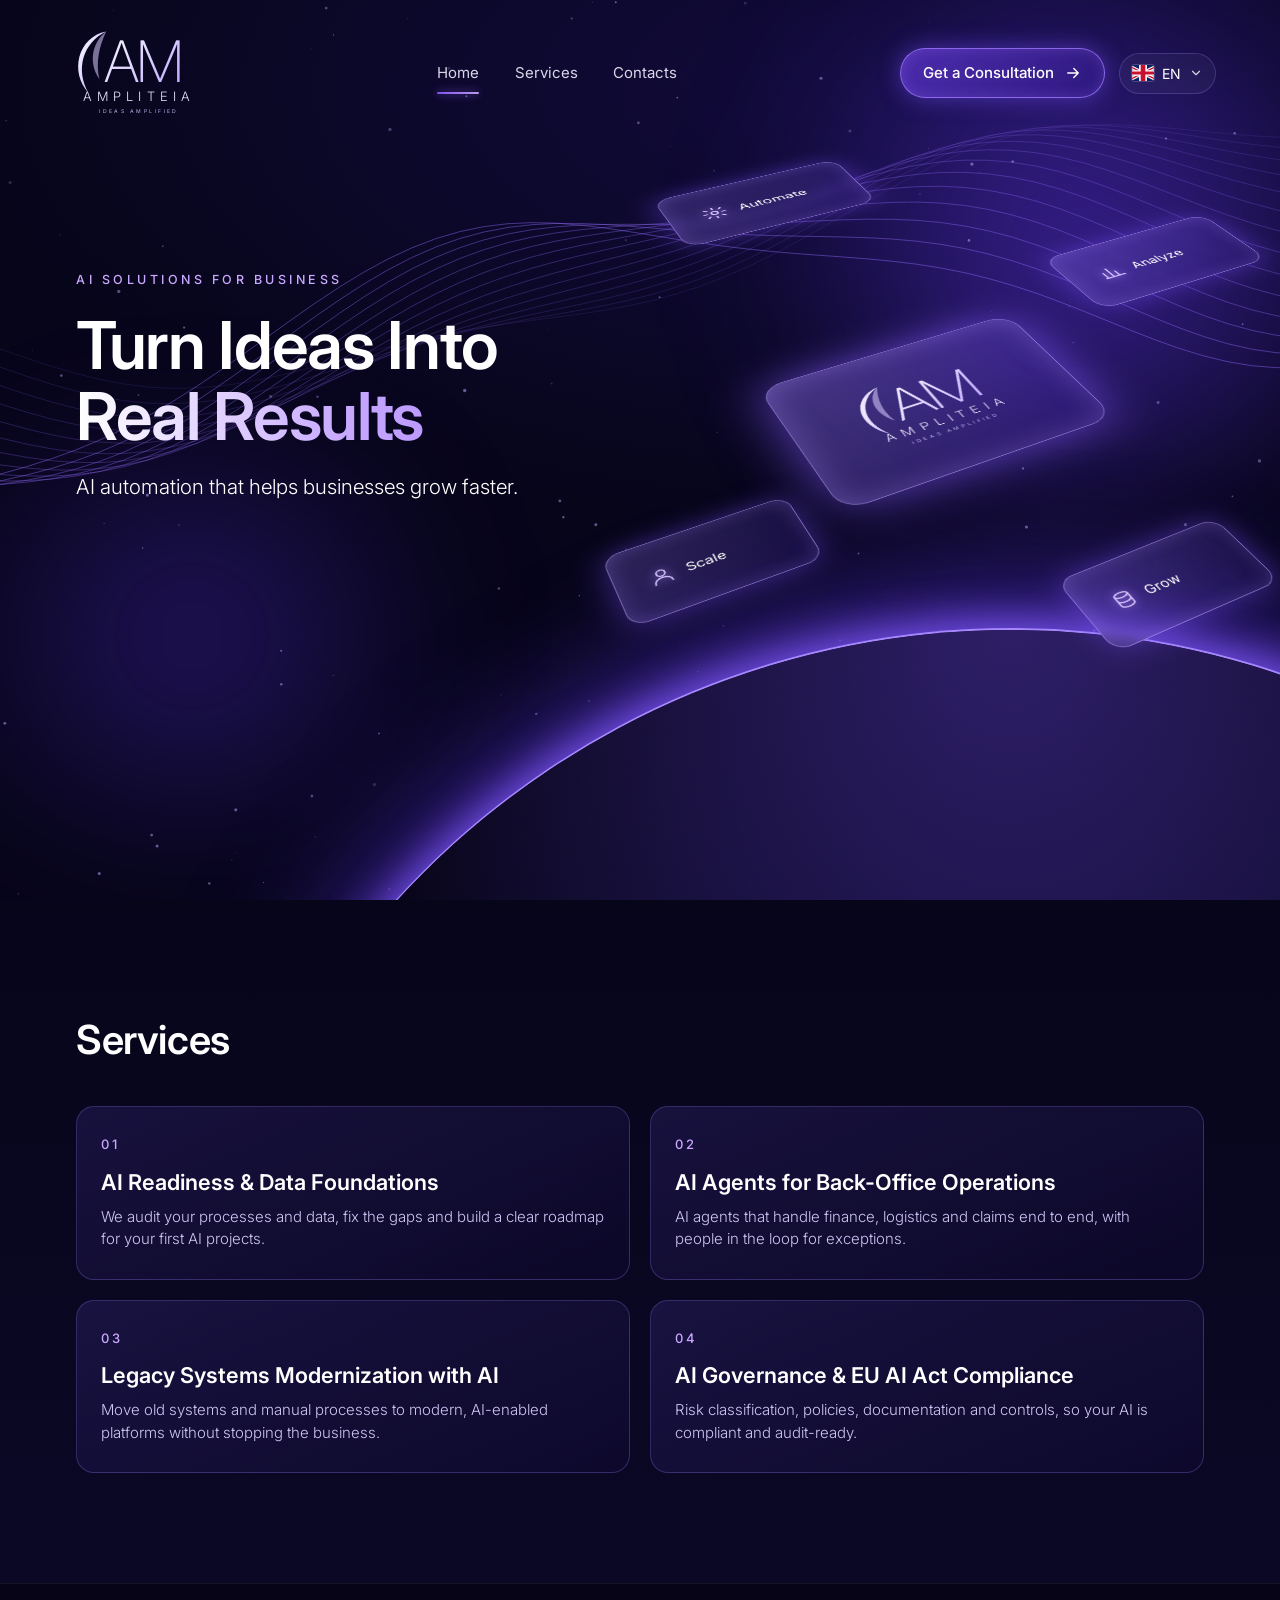
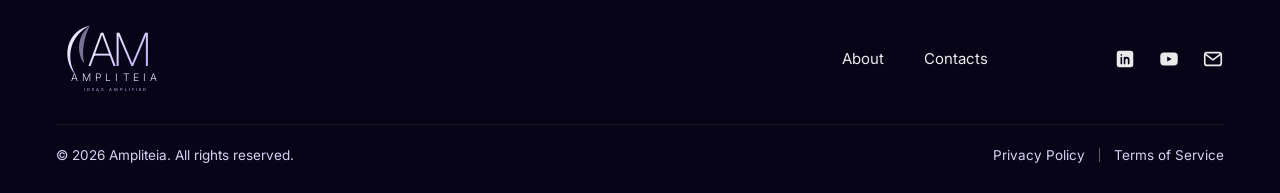
==== index.html @ 52665f60 "Replace Services cards with Ampliteia's four service areas AI readiness & data foundations, AI agent" ====
<!doctype html>
<html lang="en">
<head>
  <meta charset="utf-8">
  <meta name="viewport" content="width=device-width, initial-scale=1">
  <title>Ampliteia — Ideas Amplified</title>
  <meta name="description" content="AI automation that helps businesses grow faster.">
  <link rel="preconnect" href="https://fonts.googleapis.com">
  <link rel="preconnect" href="https://fonts.gstatic.com" crossorigin>
  <link href="https://fonts.googleapis.com/css2?family=Inter:wght@300;400;500;600;700&family=Noto+Sans+Armenian:wght@300;400;500;600;700&display=swap" rel="stylesheet">
  <link rel="stylesheet" href="styles.css">
</head>
<body>

<!-- Logo symbol (reused in header, hero card and footer) -->
<svg width="0" height="0" style="position:absolute" aria-hidden="true">
  <defs>
    <linearGradient id="logoGrad" x1="0" y1="0" x2="1" y2="1">
      <stop offset="0" stop-color="#ffffff"/>
      <stop offset="1" stop-color="#b9a2ff"/>
    </linearGradient>
    <symbol id="logo" viewBox="0 0 220 150">
      <path d="M62 14 C20 22 8 74 36 104 C16 70 28 30 62 14 Z" fill="url(#logoGrad)"/>
      <path d="M62 14 C40 30 36 62 52 84 C46 60 52 34 62 14 Z" fill="#d9ccff" opacity=".55"/>
      <text x="58" y="88" font-family="Inter, sans-serif" font-weight="200" font-size="84" fill="url(#logoGrad)" letter-spacing="-4">AM</text>
      <text x="110" y="116" text-anchor="middle" font-family="Inter, sans-serif" font-weight="300" font-size="19" fill="#e9e2ff" letter-spacing="7.5">AMPLITEIA</text>
      <text x="110" y="134" text-anchor="middle" font-family="Inter, sans-serif" font-weight="400" font-size="7.5" fill="#bfb3ee" letter-spacing="3.6">IDEAS AMPLIFIED</text>
    </symbol>
  </defs>
</svg>

<header class="site-header" id="top">
  <a class="brand" href="#top" aria-label="Ampliteia">
    <svg viewBox="0 0 220 150"><use href="#logo"/></svg>
  </a>

  <nav class="main-nav" aria-label="Main">
    <a href="#top" class="active" data-i18n="nav.home">Home</a>
    <a href="#services" data-i18n="nav.services">Services</a>
    <a href="#contacts" data-i18n="nav.contacts">Contacts</a>
  </nav>

  <div class="header-actions">
    <a class="btn-cta" href="#contacts">
      <span data-i18n="cta">Get a Consultation</span>
      <svg viewBox="0 0 24 24" aria-hidden="true"><path d="M5 12h14M13 6l6 6-6 6" fill="none" stroke="currentColor" stroke-width="1.8" stroke-linecap="round" stroke-linejoin="round"/></svg>
    </a>

    <div class="lang" id="lang">
      <button class="lang-btn" id="langBtn" aria-haspopup="listbox" aria-expanded="false" aria-label="Language">
        <img id="langFlag" src="assets/flags/en.svg" alt="" width="22" height="16">
        <span id="langCode">EN</span>
        <svg class="chev" viewBox="0 0 24 24" aria-hidden="true"><path d="M6 9l6 6 6-6" fill="none" stroke="currentColor" stroke-width="2" stroke-linecap="round" stroke-linejoin="round"/></svg>
      </button>
      <ul class="lang-menu" id="langMenu" role="listbox" hidden>
        <li role="option" data-lang="ru"><img src="assets/flags/ru.svg" alt="" width="22" height="16"><span>Русский</span></li>
        <li role="option" data-lang="hy"><img src="assets/flags/am.svg" alt="" width="22" height="16"><span>Հայերեն</span></li>
        <li role="option" data-lang="en"><img src="assets/flags/en.svg" alt="" width="22" height="16"><span>English</span></li>
        <li role="option" data-lang="es"><img src="assets/flags/es.svg" alt="" width="22" height="16"><span>Español</span></li>
      </ul>
    </div>
  </div>
</header>

<main>
  <section class="hero">
    <div class="bg" aria-hidden="true">
      <div class="glow glow-a"></div>
      <div class="glow glow-b"></div>
      <canvas id="fx"></canvas>
      <div class="planet"></div>
    </div>

    <div class="hero-copy">
      <p class="eyebrow" data-i18n="hero.eyebrow">AI Solutions for Business</p>
      <h1>
        <span data-i18n="hero.title1">Turn Ideas Into</span>
        <span class="grad" data-i18n="hero.title2">Real Results</span>
      </h1>
      <p class="lead" data-i18n="hero.lead">AI automation that helps businesses grow faster.</p>
    </div>

    <div class="stage" aria-hidden="true">
      <div class="tile t-automate">
        <svg viewBox="0 0 24 24"><circle cx="12" cy="12" r="3"/><path d="M12 2v3M12 19v3M4.2 4.2l2.1 2.1M17.7 17.7l2.1 2.1M2 12h3M19 12h3M4.2 19.8l2.1-2.1M17.7 6.3l2.1-2.1"/></svg>
        <span data-i18n="tile.automate">Automate</span>
      </div>
      <div class="tile t-analyze">
        <svg viewBox="0 0 24 24"><path d="M4 20V11M10 20V5M16 20v-8M22 20H2"/></svg>
        <span data-i18n="tile.analyze">Analyze</span>
      </div>
      <div class="tile t-scale">
        <svg viewBox="0 0 24 24"><circle cx="12" cy="8" r="4"/><path d="M4 21c0-4.4 3.6-7 8-7s8 2.6 8 7"/></svg>
        <span data-i18n="tile.scale">Scale</span>
      </div>
      <div class="tile t-grow">
        <svg viewBox="0 0 24 24"><ellipse cx="12" cy="6" rx="7" ry="3"/><path d="M5 6v6c0 1.7 3.1 3 7 3s7-1.3 7-3V6M5 12v6c0 1.7 3.1 3 7 3s7-1.3 7-3v-6"/></svg>
        <span data-i18n="tile.grow">Grow</span>
      </div>
      <div class="core">
        <svg viewBox="0 0 220 150"><use href="#logo"/></svg>
      </div>
    </div>
  </section>

  <section class="services" id="services">
    <h2 data-i18n="nav.services">Services</h2>
    <div class="cards">
      <article class="card">
        <h3 data-i18n="svc.t1">T1</h3>
        <p data-i18n="svc.d1">D1</p>
      </article>
      <article class="card">
        <h3 data-i18n="svc.t2">T2</h3>
        <p data-i18n="svc.d2">D2</p>
      </article>
      <article class="card">
        <h3 data-i18n="svc.t3">T3</h3>
        <p data-i18n="svc.d3">D3</p>
      </article>
      <article class="card">
        <h3 data-i18n="svc.t4">T4</h3>
        <p data-i18n="svc.d4">D4</p>
      </article>
    </div>
  </section>
</main>

<footer class="site-footer" id="contacts">
  <div class="foot-row">
    <a class="brand foot-brand" href="#top" aria-label="Ampliteia">
      <svg viewBox="0 0 220 150"><use href="#logo"/></svg>
    </a>
    <nav class="foot-nav" aria-label="Footer">
      <a href="#" data-i18n="foot.about">About</a>
      <a href="#contacts" data-i18n="nav.contacts">Contacts</a>
    </nav>
    <div class="social">
      <a href="#" aria-label="LinkedIn"><svg viewBox="0 0 24 24"><rect x="3" y="3" width="18" height="18" rx="3" fill="currentColor"/><path d="M8 10.5V17M8 7.5v.1M11.5 17v-3.6c0-1.6 1-2.9 2.5-2.9s2 1 2 2.6V17M11.5 10.5V17" stroke="#0a0820" stroke-width="1.8" stroke-linecap="round" fill="none"/></svg></a>
      <a href="#" aria-label="YouTube"><svg viewBox="0 0 24 24"><rect x="2.5" y="5" width="19" height="14" rx="4" fill="currentColor"/><path d="M10 9.2v5.6l5-2.8z" fill="#0a0820"/></svg></a>
      <a href="#" aria-label="Email"><svg viewBox="0 0 24 24"><rect x="3" y="5" width="18" height="14" rx="2.5" fill="none" stroke="currentColor" stroke-width="1.8"/><path d="M4 7l8 6 8-6" fill="none" stroke="currentColor" stroke-width="1.8" stroke-linecap="round" stroke-linejoin="round"/></svg></a>
    </div>
  </div>
  <div class="foot-line"></div>
  <div class="foot-bottom">
    <p><span data-i18n="foot.rights">© 2026 Ampliteia. All rights reserved.</span></p>
    <p class="legal">
      <a href="#" data-i18n="foot.privacy">Privacy Policy</a>
      <i></i>
      <a href="#" data-i18n="foot.terms">Terms of Service</a>
    </p>
  </div>
</footer>

<script src="i18n.js"></script>
<script src="script.js"></script>
</body>
</html>
---- styles.css ----
:root {
  --bg: #07051a;
  --bg-2: #0b0826;
  --ink: #ffffff;
  --muted: #cfc6f5;
  --violet: #7c4dff;
  --violet-2: #a98bff;
  --line: rgba(160, 130, 255, .25);
  --glass: linear-gradient(135deg, rgba(150, 120, 255, .28), rgba(70, 40, 190, .16));
}

* { box-sizing: border-box; margin: 0; padding: 0; }
html { scroll-behavior: smooth; }
body {
  font-family: "Inter", "Noto Sans Armenian", system-ui, -apple-system, "Segoe UI", sans-serif;
  background: var(--bg);
  color: var(--ink);
  line-height: 1.5;
  -webkit-font-smoothing: antialiased;
  overflow-x: hidden;
}
a { color: inherit; text-decoration: none; }
ul { list-style: none; }
img, svg { display: block; }

/* ---------- Header ---------- */
.site-header {
  position: absolute; inset: 0 0 auto 0; z-index: 20;
  display: grid; grid-template-columns: auto 1fr auto; align-items: center; gap: 24px;
  padding: 22px clamp(20px, 5.5vw, 64px);
}
.brand svg { width: 150px; height: auto; }
.main-nav {
  justify-self: center;
  display: flex; gap: clamp(18px, 2.8vw, 42px);
}
.main-nav a {
  position: relative; font-size: 15px; font-weight: 400; padding: 6px 0;
  color: #f1edff; opacity: .9; transition: opacity .2s;
}
.main-nav a:hover { opacity: 1; }
.main-nav a.active::after {
  content: ""; position: absolute; left: 0; right: 0; bottom: -4px; height: 2px; border-radius: 2px;
  background: linear-gradient(90deg, #8d5cff, #c9a9ff);
  box-shadow: 0 0 10px rgba(150, 100, 255, .9);
}
.header-actions { display: flex; align-items: center; gap: 14px; }

.btn-cta {
  display: inline-flex; align-items: center; gap: 10px;
  padding: 13px 22px; border-radius: 999px; font-size: 15px; font-weight: 500;
  border: 1px solid rgba(160, 120, 255, .8);
  background: linear-gradient(135deg, rgba(120, 70, 255, .55), rgba(60, 30, 170, .35));
  box-shadow: 0 0 22px rgba(120, 80, 255, .5), inset 0 0 14px rgba(160, 120, 255, .25);
  transition: transform .2s, box-shadow .2s;
}
.btn-cta:hover { transform: translateY(-1px); box-shadow: 0 0 32px rgba(140, 100, 255, .75), inset 0 0 14px rgba(180, 140, 255, .35); }
.btn-cta svg { width: 18px; height: 18px; }

/* Language */
.lang { position: relative; }
.lang-btn {
  display: inline-flex; align-items: center; gap: 8px;
  background: rgba(255, 255, 255, .04); color: #fff; font: inherit; font-size: 14px;
  border: 1px solid var(--line); border-radius: 999px; padding: 9px 12px; cursor: pointer;
  transition: background .2s, border-color .2s;
}
.lang-btn:hover { background: rgba(255, 255, 255, .09); border-color: rgba(170, 140, 255, .6); }
.lang-btn img, .lang-menu img { width: 22px; height: 16px; border-radius: 3px; object-fit: cover; box-shadow: 0 0 0 1px rgba(255, 255, 255, .18); }
.lang-btn .chev { width: 14px; height: 14px; opacity: .8; transition: transform .2s; }
.lang-btn[aria-expanded="true"] .chev { transform: rotate(180deg); }
.lang-menu {
  position: absolute; right: 0; top: calc(100% + 10px); min-width: 170px; padding: 6px;
  background: rgba(14, 10, 42, .96); backdrop-filter: blur(14px);
  border: 1px solid var(--line); border-radius: 14px;
  box-shadow: 0 18px 50px rgba(0, 0, 0, .55), 0 0 30px rgba(110, 70, 255, .25);
}
.lang-menu[hidden] { display: none; }
.lang-menu li {
  display: flex; align-items: center; gap: 12px; padding: 10px 12px; border-radius: 9px;
  font-size: 14.5px; cursor: pointer; transition: background .15s;
}
.lang-menu li:hover { background: rgba(130, 90, 255, .22); }
.lang-menu li[aria-selected="true"] { background: rgba(130, 90, 255, .32); }

/* ---------- Hero ---------- */
.hero {
  position: relative; min-height: 100vh; min-height: 100svh;
  padding: 0 clamp(20px, 6.5vw, 76px);
  display: grid; align-items: center;
  background: radial-gradient(120% 80% at 70% 10%, #120b3d 0%, var(--bg) 60%);
  overflow: hidden;
}
.bg { position: absolute; inset: 0; pointer-events: none; }
.bg canvas { position: absolute; inset: 0; width: 100%; height: 100%; }
.glow { position: absolute; border-radius: 50%; filter: blur(70px); }
.glow-a { width: 55vw; height: 55vw; right: -12vw; top: -8vw; background: radial-gradient(circle, rgba(105, 60, 255, .5), transparent 65%); }
.glow-b { width: 50vw; height: 30vw; left: -10vw; bottom: 8%; background: radial-gradient(circle, rgba(90, 50, 230, .35), transparent 70%); }
.planet {
  position: absolute; left: 14%; top: 70%; width: 130%; aspect-ratio: 1;
  border-radius: 50%;
  background:
    radial-gradient(circle at 50% 0%, rgba(120, 80, 255, .35), transparent 38%),
    radial-gradient(circle at 50% 50%, #0b0828 40%, #060416 70%);
  box-shadow: 0 -2px 0 rgba(170, 140, 255, .95), 0 -10px 40px rgba(130, 90, 255, .85), 0 -40px 120px rgba(100, 60, 255, .55);
}

.hero-copy { position: relative; z-index: 3; max-width: 600px; margin-top: -14vh; }
.eyebrow {
  font-size: 12.5px; letter-spacing: .28em; text-transform: uppercase; color: #cba8ff; font-weight: 500;
  margin-bottom: 20px;
}
h1 { font-size: clamp(40px, 5.4vw, 66px); line-height: 1.08; font-weight: 600; letter-spacing: -.02em; }
h1 span { display: block; }
.grad {
  background: linear-gradient(90deg, #ffffff 0%, #c7a9ff 45%, #9a6bff 100%);
  -webkit-background-clip: text; background-clip: text; color: transparent;
}
.lead { margin-top: 20px; font-size: clamp(17px, 1.6vw, 21px); font-weight: 300; max-width: 22em; color: #fff; }

html[lang="hy"] h1, html[lang="ru"] h1 { font-size: clamp(34px, 4.3vw, 54px); line-height: 1.12; }
html[lang="hy"] .btn-cta, html[lang="ru"] .btn-cta { padding: 13px 18px; font-size: 14px; }

/* Floating glass tiles */
.stage {
  position: absolute; z-index: 2; right: 2vw; top: 14vh;
  width: min(54vw, 640px); aspect-ratio: 1 / .9;
  perspective: 1200px;
}
.tile, .core {
  position: absolute; border-radius: 18px;
  background: var(--glass);
  border: 1px solid rgba(190, 165, 255, .55);
  box-shadow: 0 0 34px rgba(120, 80, 255, .45), inset 0 0 22px rgba(170, 140, 255, .22);
  backdrop-filter: blur(6px);
  transform: rotateX(52deg) rotateZ(-28deg);
  animation: float 7s ease-in-out infinite;
}
.tile {
  width: 31%; height: 18%;
  display: flex; align-items: center; gap: 12px; padding: 0 5%;
  font-size: clamp(11px, 1.3vw, 16px); font-weight: 400;
}
.tile svg { width: 26px; height: 26px; flex: none; fill: none; stroke: #d8c8ff; stroke-width: 1.6; stroke-linecap: round; stroke-linejoin: round; filter: drop-shadow(0 0 6px rgba(170, 130, 255, .9)); }
.t-automate { left: 8%; top: 4%; animation-delay: -1s; }
.t-analyze { right: 0; top: 14%; animation-delay: -3s; }
.t-scale { left: 0; top: 66%; animation-delay: -2s; }
.t-grow { right: -2%; top: 70%; animation-delay: -4.5s; }
.core {
  left: 27%; top: 30%; width: 46%; height: 36%;
  display: grid; place-items: center; border-radius: 26px;
  background: linear-gradient(135deg, rgba(150, 120, 255, .42), rgba(60, 30, 170, .3));
  box-shadow: 0 0 60px rgba(130, 90, 255, .65), inset 0 0 36px rgba(180, 150, 255, .3);
}
.core svg { width: 62%; height: auto; transform: translateZ(0); }
@keyframes float {
  0%, 100% { translate: 0 0; }
  50% { translate: 0 -12px; }
}

/* ---------- Services ---------- */
.services { padding: 110px clamp(20px, 6.5vw, 76px); background: linear-gradient(180deg, var(--bg), var(--bg-2)); }
.services h2 { font-size: clamp(28px, 3.4vw, 40px); font-weight: 600; letter-spacing: -.01em; margin-bottom: 36px; }
.cards { display: grid; grid-template-columns: repeat(2, 1fr); gap: 20px; counter-reset: svc; }
.card {
  padding: 28px 24px; border-radius: 18px;
  background: linear-gradient(160deg, rgba(120, 90, 255, .14), rgba(60, 30, 170, .06));
  border: 1px solid var(--line);
  transition: transform .25s, border-color .25s, box-shadow .25s;
}
.card:hover { transform: translateY(-4px); border-color: rgba(170, 140, 255, .6); box-shadow: 0 10px 40px rgba(110, 70, 255, .25); }
.card { counter-increment: svc; }
.card::before {
  content: "0" counter(svc); display: block; margin-bottom: 14px;
  font-size: 13px; letter-spacing: .2em; color: #cba8ff; font-weight: 500;
}
.card h3 { font-size: clamp(18px, 1.7vw, 22px); font-weight: 600; margin-bottom: 10px; line-height: 1.25; }
.card p { color: var(--muted); font-size: 15px; font-weight: 300; }

/* ---------- Footer ---------- */
.site-footer {
  padding: 34px clamp(20px, 5vw, 56px) 28px;
  background: #060416; border-top: 1px solid rgba(255, 255, 255, .06);
}
.foot-row { display: flex; align-items: center; justify-content: space-between; gap: 24px; flex-wrap: wrap; }
.foot-brand svg { width: 120px; height: auto; }
.foot-nav { display: flex; gap: 40px; margin-left: auto; margin-right: 8vw; }
.foot-nav a { font-size: 15px; opacity: .92; }
.foot-nav a:hover { color: var(--violet-2); }
.social { display: flex; gap: 22px; }
.social a { color: #fff; opacity: .92; transition: color .2s, transform .2s; }
.social a:hover { color: var(--violet-2); transform: translateY(-2px); }
.social svg { width: 22px; height: 22px; }
.foot-line { height: 1px; background: rgba(255, 255, 255, .08); margin: 24px 0 20px; }
.foot-bottom { display: flex; justify-content: space-between; gap: 16px; flex-wrap: wrap; font-size: 13.5px; color: #d9d2f7; }
.legal { display: flex; align-items: center; gap: 14px; }
.legal i { width: 1px; height: 14px; background: rgba(255, 255, 255, .35); }
.legal a:hover { color: var(--violet-2); }

/* ---------- Responsive ---------- */
@media (max-width: 960px) {
  .main-nav { display: none; }
  .btn-cta span { display: none; }
  .btn-cta { padding: 12px 14px; }
  .stage { position: relative; right: auto; top: auto; width: min(92vw, 520px); margin: 40px auto 0; }
  .hero { align-content: center; padding-top: 110px; padding-bottom: 60px; }
  .hero-copy { margin-top: 0; }
  .foot-nav { margin: 0 auto 0 0; }
}
@media (max-width: 560px) {
  .brand svg { width: 118px; }
  .cards { grid-template-columns: 1fr; }
  .foot-bottom { flex-direction: column; }
}
@media (prefers-reduced-motion: reduce) {
  .tile, .core { animation: none; }
  html { scroll-behavior: auto; }
}
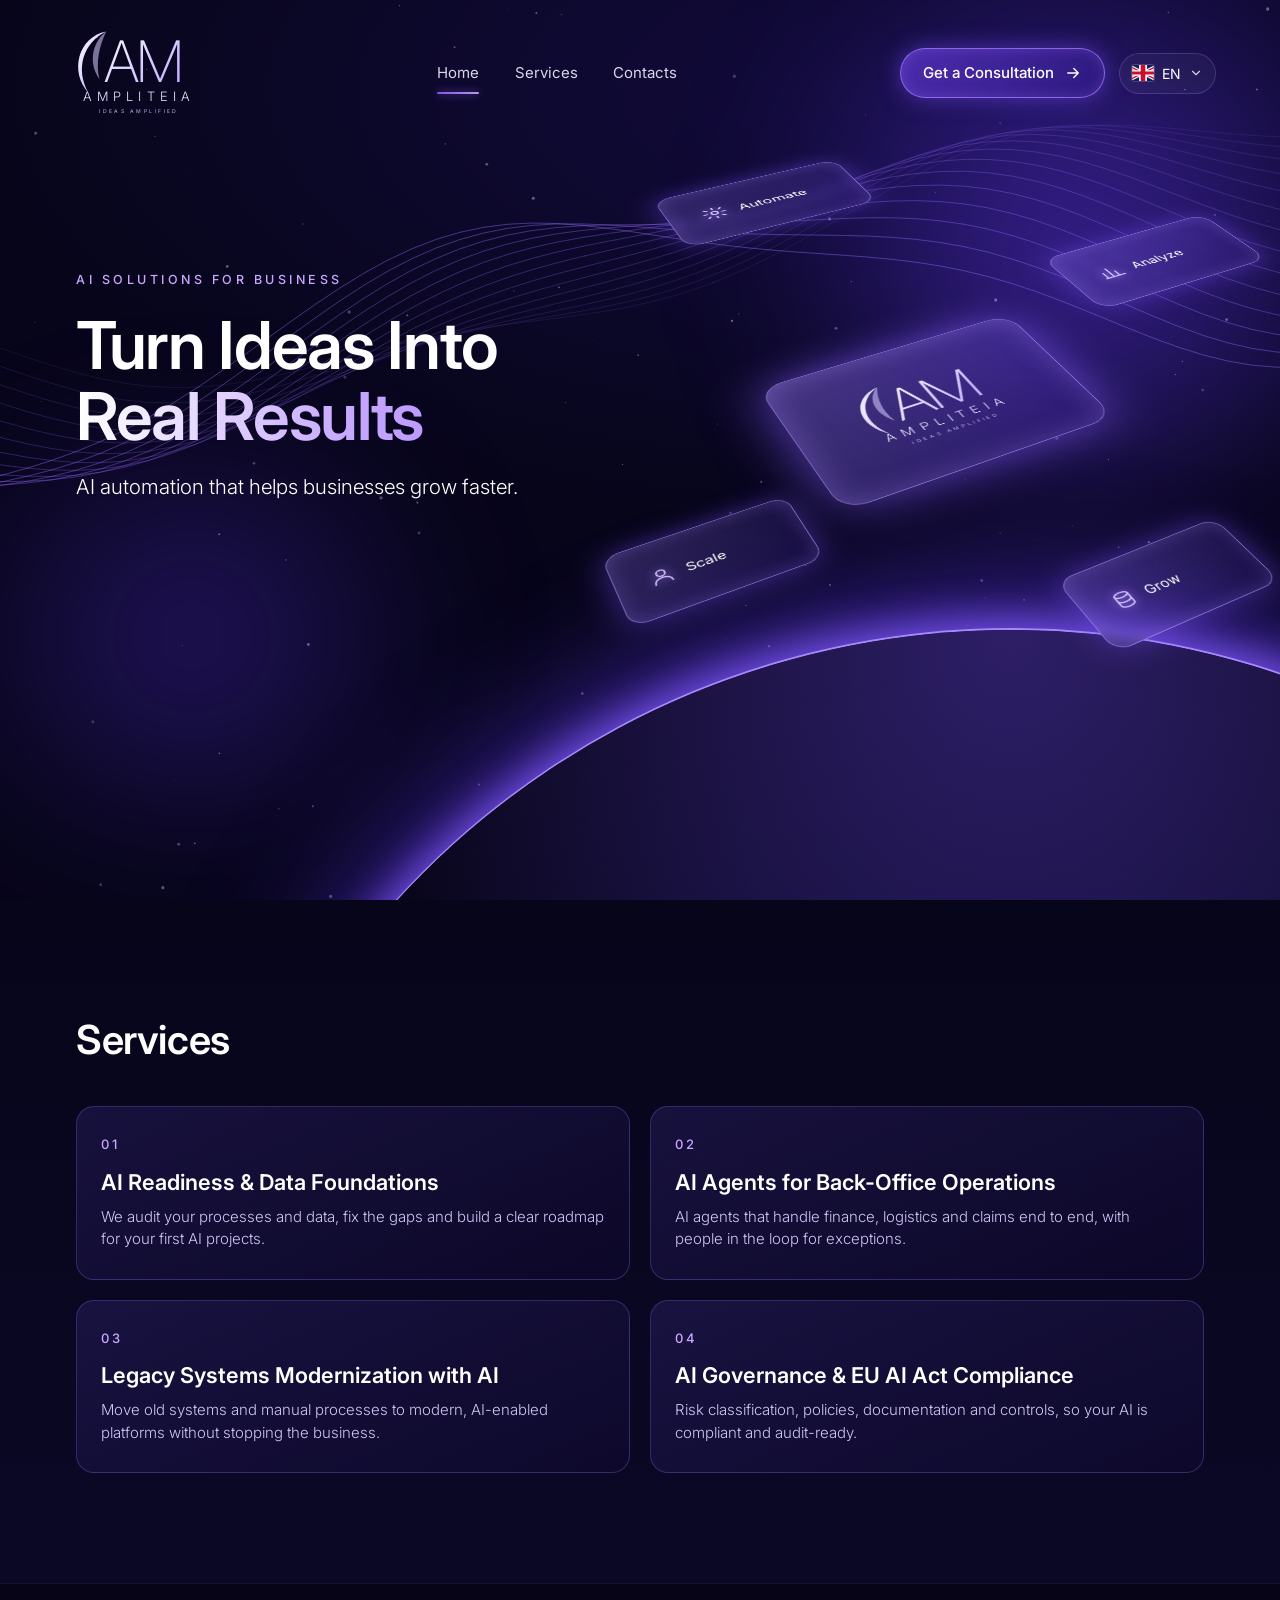
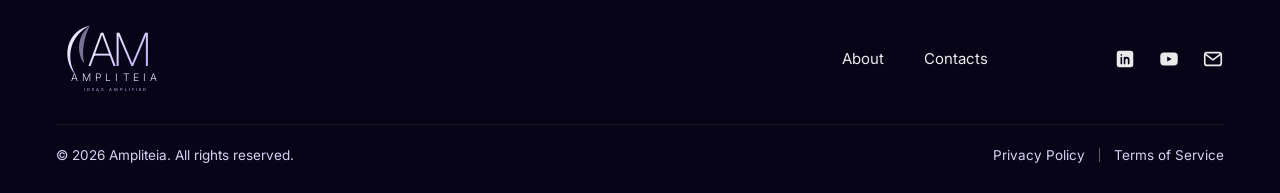
==== commit e1332116: "Add cache-busting version to CSS/JS includes Browsers cached old i18n.js/styles.css after the servic" ====
--- a/index.html
+++ b/index.html
@@ -8,7 +8,7 @@
   <link rel="preconnect" href="https://fonts.googleapis.com">
   <link rel="preconnect" href="https://fonts.gstatic.com" crossorigin>
   <link href="https://fonts.googleapis.com/css2?family=Inter:wght@300;400;500;600;700&family=Noto+Sans+Armenian:wght@300;400;500;600;700&display=swap" rel="stylesheet">
-  <link rel="stylesheet" href="styles.css">
+  <link rel="stylesheet" href="styles.css?v=3">
 </head>
 <body>
 
@@ -152,7 +152,7 @@
   </div>
 </footer>
 
-<script src="i18n.js"></script>
-<script src="script.js"></script>
+<script src="i18n.js?v=3"></script>
+<script src="script.js?v=3"></script>
 </body>
 </html>
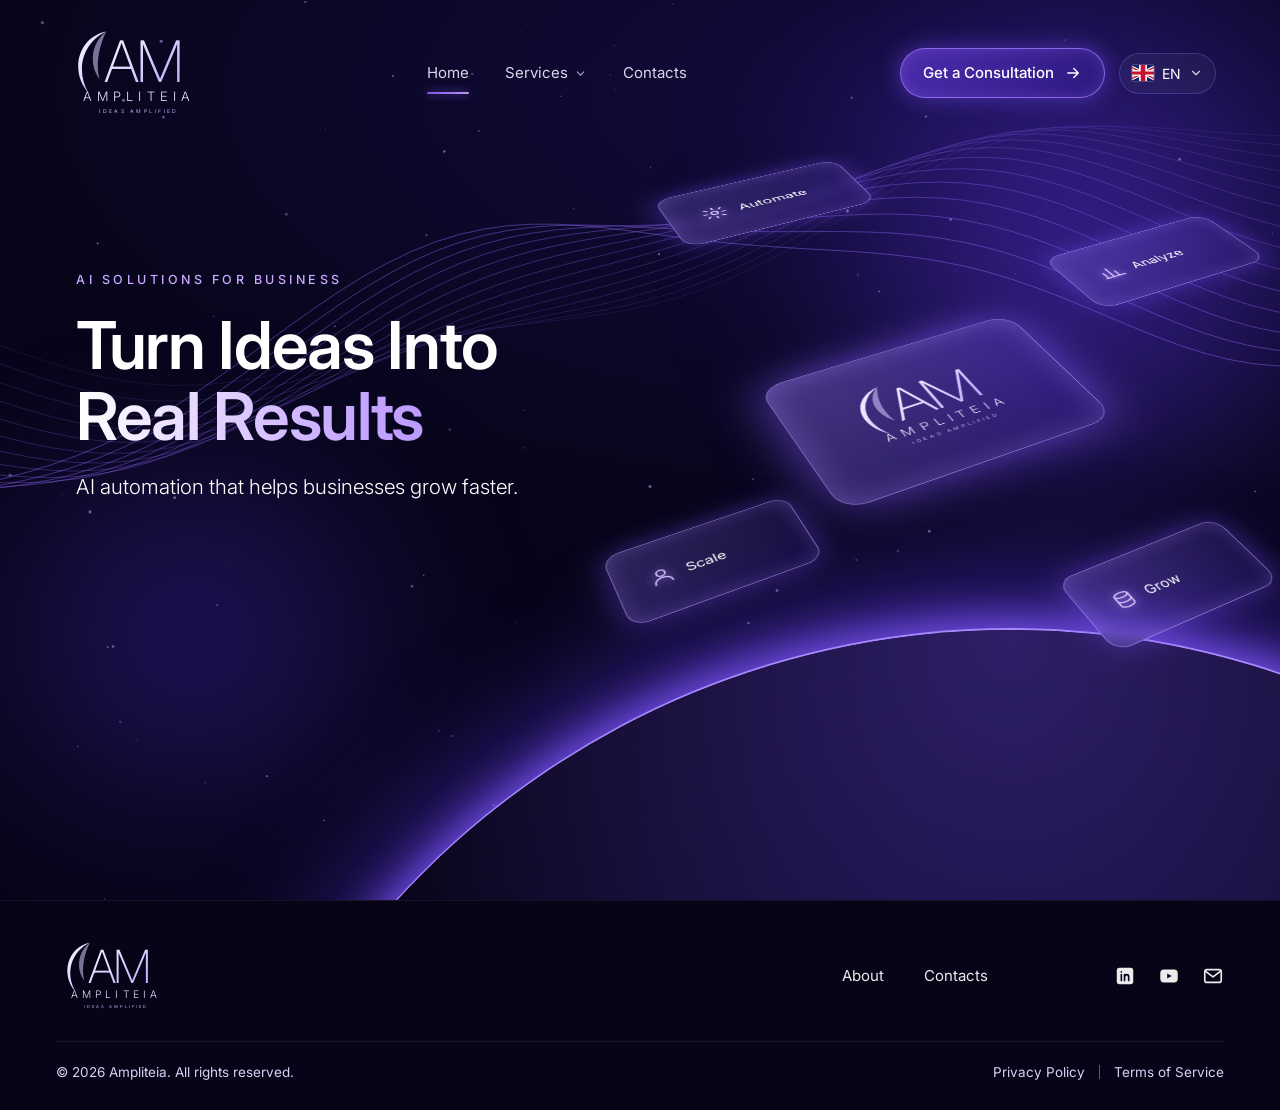
==== commit d929a92e: "Add Services dropdown, hover underline; remove services section - Underline now follows the hovered " ====
--- a/index.html
+++ b/index.html
@@ -8,7 +8,7 @@
   <link rel="preconnect" href="https://fonts.googleapis.com">
   <link rel="preconnect" href="https://fonts.gstatic.com" crossorigin>
   <link href="https://fonts.googleapis.com/css2?family=Inter:wght@300;400;500;600;700&family=Noto+Sans+Armenian:wght@300;400;500;600;700&display=swap" rel="stylesheet">
-  <link rel="stylesheet" href="styles.css?v=3">
+  <link rel="stylesheet" href="styles.css?v=4">
 </head>
 <body>
 
@@ -35,9 +35,22 @@
   </a>
 
   <nav class="main-nav" aria-label="Main">
-    <a href="#top" class="active" data-i18n="nav.home">Home</a>
-    <a href="#services" data-i18n="nav.services">Services</a>
-    <a href="#contacts" data-i18n="nav.contacts">Contacts</a>
+    <a href="#top" class="nav-link active" data-i18n="nav.home">Home</a>
+
+    <div class="nav-item has-dd" id="svcItem">
+      <a href="#" class="nav-link" id="svcLink" aria-haspopup="true" aria-expanded="false">
+        <span data-i18n="nav.services">Services</span>
+        <svg class="chev" viewBox="0 0 24 24" aria-hidden="true"><path d="M6 9l6 6 6-6" fill="none" stroke="currentColor" stroke-width="2" stroke-linecap="round" stroke-linejoin="round"/></svg>
+      </a>
+      <ul class="dd" role="menu">
+        <li role="none"><a role="menuitem" href="#"><b>01</b><span data-i18n="svc.t1">AI Readiness &amp; Data Foundations</span></a></li>
+        <li role="none"><a role="menuitem" href="#"><b>02</b><span data-i18n="svc.t2">AI Agents for Back-Office Operations</span></a></li>
+        <li role="none"><a role="menuitem" href="#"><b>03</b><span data-i18n="svc.t3">Legacy Systems Modernization with AI</span></a></li>
+        <li role="none"><a role="menuitem" href="#"><b>04</b><span data-i18n="svc.t4">AI Governance &amp; EU AI Act Compliance</span></a></li>
+      </ul>
+    </div>
+
+    <a href="#contacts" class="nav-link" data-i18n="nav.contacts">Contacts</a>
   </nav>
 
   <div class="header-actions">
@@ -103,27 +116,6 @@
     </div>
   </section>
 
-  <section class="services" id="services">
-    <h2 data-i18n="nav.services">Services</h2>
-    <div class="cards">
-      <article class="card">
-        <h3 data-i18n="svc.t1">T1</h3>
-        <p data-i18n="svc.d1">D1</p>
-      </article>
-      <article class="card">
-        <h3 data-i18n="svc.t2">T2</h3>
-        <p data-i18n="svc.d2">D2</p>
-      </article>
-      <article class="card">
-        <h3 data-i18n="svc.t3">T3</h3>
-        <p data-i18n="svc.d3">D3</p>
-      </article>
-      <article class="card">
-        <h3 data-i18n="svc.t4">T4</h3>
-        <p data-i18n="svc.d4">D4</p>
-      </article>
-    </div>
-  </section>
 </main>
 
 <footer class="site-footer" id="contacts">
@@ -152,7 +144,7 @@
   </div>
 </footer>
 
-<script src="i18n.js?v=3"></script>
-<script src="script.js?v=3"></script>
+<script src="i18n.js?v=4"></script>
+<script src="script.js?v=4"></script>
 </body>
 </html>
--- a/styles.css
+++ b/styles.css
@@ -34,16 +34,6 @@
   justify-self: center;
   display: flex; gap: clamp(18px, 2.8vw, 42px);
 }
-.main-nav a {
-  position: relative; font-size: 15px; font-weight: 400; padding: 6px 0;
-  color: #f1edff; opacity: .9; transition: opacity .2s;
-}
-.main-nav a:hover { opacity: 1; }
-.main-nav a.active::after {
-  content: ""; position: absolute; left: 0; right: 0; bottom: -4px; height: 2px; border-radius: 2px;
-  background: linear-gradient(90deg, #8d5cff, #c9a9ff);
-  box-shadow: 0 0 10px rgba(150, 100, 255, .9);
-}
 .header-actions { display: flex; align-items: center; gap: 14px; }
 
 .btn-cta {
@@ -82,6 +72,46 @@
 }
 .lang-menu li:hover { background: rgba(130, 90, 255, .22); }
 .lang-menu li[aria-selected="true"] { background: rgba(130, 90, 255, .32); }
+
+/* Nav links, hover underline and Services dropdown */
+.nav-link {
+  position: relative; display: inline-flex; align-items: center; gap: 6px;
+  font-size: 15px; font-weight: 400; padding: 6px 0; color: #f1edff; opacity: .9; transition: opacity .2s;
+}
+.nav-link:hover, .has-dd:hover > .nav-link, .has-dd:focus-within > .nav-link { opacity: 1; }
+.nav-link::after {
+  content: ""; position: absolute; left: 0; right: 0; bottom: -4px; height: 2px; border-radius: 2px;
+  background: linear-gradient(90deg, #8d5cff, #c9a9ff); box-shadow: 0 0 10px rgba(150, 100, 255, .9);
+  transform: scaleX(0); transform-origin: left; transition: transform .25s ease;
+}
+.nav-link.active::after,
+.nav-link:hover::after,
+.has-dd:hover > .nav-link::after,
+.has-dd:focus-within > .nav-link::after,
+.has-dd.open > .nav-link::after { transform: scaleX(1); }
+/* while pointing at another item, the current page's underline steps aside */
+.main-nav:hover .nav-link.active:not(:hover)::after { transform: scaleX(0); }
+.nav-link .chev { width: 13px; height: 13px; opacity: .8; transition: transform .2s; }
+.has-dd:hover .chev, .has-dd:focus-within .chev, .has-dd.open .chev { transform: rotate(180deg); }
+
+.has-dd { position: relative; }
+.dd {
+  position: absolute; left: 50%; top: 100%; min-width: 420px; margin-top: 14px; padding: 8px;
+  background: rgba(14, 10, 42, .96); backdrop-filter: blur(14px);
+  border: 1px solid var(--line); border-radius: 16px;
+  box-shadow: 0 18px 50px rgba(0, 0, 0, .55), 0 0 34px rgba(110, 70, 255, .28);
+  opacity: 0; visibility: hidden; transform: translate(-50%, 6px);
+  transition: opacity .2s ease, transform .2s ease, visibility .2s;
+}
+/* invisible bridge so the menu doesn't close while the cursor crosses the gap */
+.dd::before { content: ""; position: absolute; left: 0; right: 0; top: -16px; height: 16px; }
+.has-dd:hover > .dd, .has-dd:focus-within > .dd, .has-dd.open > .dd { opacity: 1; visibility: visible; transform: translate(-50%, 0); }
+.dd a {
+  display: flex; align-items: center; gap: 14px; padding: 12px 14px; border-radius: 10px;
+  font-size: 14.5px; line-height: 1.3; color: #f1edff; transition: background .15s;
+}
+.dd a:hover, .dd a:focus-visible { background: rgba(130, 90, 255, .26); outline: none; }
+.dd b { font-size: 12px; font-weight: 500; letter-spacing: .15em; color: #cba8ff; flex: none; }
 
 /* ---------- Hero ---------- */
 .hero {
@@ -157,25 +187,6 @@
   0%, 100% { translate: 0 0; }
   50% { translate: 0 -12px; }
 }
-
-/* ---------- Services ---------- */
-.services { padding: 110px clamp(20px, 6.5vw, 76px); background: linear-gradient(180deg, var(--bg), var(--bg-2)); }
-.services h2 { font-size: clamp(28px, 3.4vw, 40px); font-weight: 600; letter-spacing: -.01em; margin-bottom: 36px; }
-.cards { display: grid; grid-template-columns: repeat(2, 1fr); gap: 20px; counter-reset: svc; }
-.card {
-  padding: 28px 24px; border-radius: 18px;
-  background: linear-gradient(160deg, rgba(120, 90, 255, .14), rgba(60, 30, 170, .06));
-  border: 1px solid var(--line);
-  transition: transform .25s, border-color .25s, box-shadow .25s;
-}
-.card:hover { transform: translateY(-4px); border-color: rgba(170, 140, 255, .6); box-shadow: 0 10px 40px rgba(110, 70, 255, .25); }
-.card { counter-increment: svc; }
-.card::before {
-  content: "0" counter(svc); display: block; margin-bottom: 14px;
-  font-size: 13px; letter-spacing: .2em; color: #cba8ff; font-weight: 500;
-}
-.card h3 { font-size: clamp(18px, 1.7vw, 22px); font-weight: 600; margin-bottom: 10px; line-height: 1.25; }
-.card p { color: var(--muted); font-size: 15px; font-weight: 300; }
 
 /* ---------- Footer ---------- */
 .site-footer {
@@ -209,7 +220,6 @@
 }
 @media (max-width: 560px) {
   .brand svg { width: 118px; }
-  .cards { grid-template-columns: 1fr; }
   .foot-bottom { flex-direction: column; }
 }
 @media (prefers-reduced-motion: reduce) {
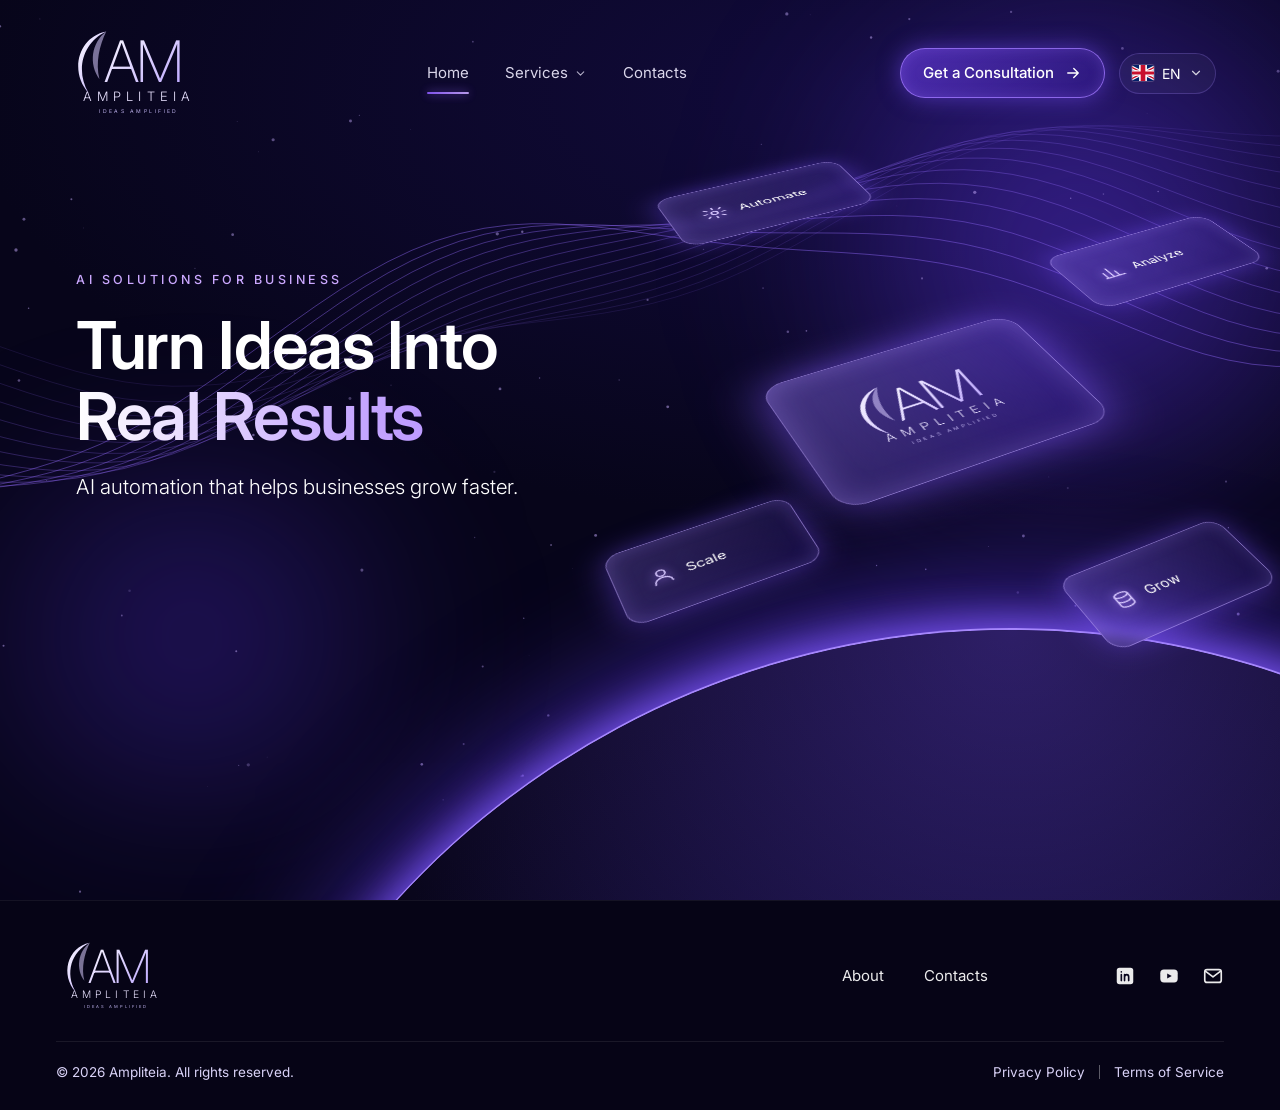
==== commit 2422ac21: "Remove numbering from Services dropdown Co-Authored-By: Claude Sonnet 5.5 <noreply@anthropic.com> Cl" ====
--- a/index.html
+++ b/index.html
@@ -8,7 +8,7 @@
   <link rel="preconnect" href="https://fonts.googleapis.com">
   <link rel="preconnect" href="https://fonts.gstatic.com" crossorigin>
   <link href="https://fonts.googleapis.com/css2?family=Inter:wght@300;400;500;600;700&family=Noto+Sans+Armenian:wght@300;400;500;600;700&display=swap" rel="stylesheet">
-  <link rel="stylesheet" href="styles.css?v=4">
+  <link rel="stylesheet" href="styles.css?v=5">
 </head>
 <body>
 
@@ -43,10 +43,10 @@
         <svg class="chev" viewBox="0 0 24 24" aria-hidden="true"><path d="M6 9l6 6 6-6" fill="none" stroke="currentColor" stroke-width="2" stroke-linecap="round" stroke-linejoin="round"/></svg>
       </a>
       <ul class="dd" role="menu">
-        <li role="none"><a role="menuitem" href="#"><b>01</b><span data-i18n="svc.t1">AI Readiness &amp; Data Foundations</span></a></li>
-        <li role="none"><a role="menuitem" href="#"><b>02</b><span data-i18n="svc.t2">AI Agents for Back-Office Operations</span></a></li>
-        <li role="none"><a role="menuitem" href="#"><b>03</b><span data-i18n="svc.t3">Legacy Systems Modernization with AI</span></a></li>
-        <li role="none"><a role="menuitem" href="#"><b>04</b><span data-i18n="svc.t4">AI Governance &amp; EU AI Act Compliance</span></a></li>
+        <li role="none"><a role="menuitem" href="#"><span data-i18n="svc.t1">AI Readiness &amp; Data Foundations</span></a></li>
+        <li role="none"><a role="menuitem" href="#"><span data-i18n="svc.t2">AI Agents for Back-Office Operations</span></a></li>
+        <li role="none"><a role="menuitem" href="#"><span data-i18n="svc.t3">Legacy Systems Modernization with AI</span></a></li>
+        <li role="none"><a role="menuitem" href="#"><span data-i18n="svc.t4">AI Governance &amp; EU AI Act Compliance</span></a></li>
       </ul>
     </div>
 
@@ -144,7 +144,7 @@
   </div>
 </footer>
 
-<script src="i18n.js?v=4"></script>
-<script src="script.js?v=4"></script>
+<script src="i18n.js?v=5"></script>
+<script src="script.js?v=5"></script>
 </body>
 </html>
--- a/styles.css
+++ b/styles.css
@@ -107,11 +107,10 @@
 .dd::before { content: ""; position: absolute; left: 0; right: 0; top: -16px; height: 16px; }
 .has-dd:hover > .dd, .has-dd:focus-within > .dd, .has-dd.open > .dd { opacity: 1; visibility: visible; transform: translate(-50%, 0); }
 .dd a {
-  display: flex; align-items: center; gap: 14px; padding: 12px 14px; border-radius: 10px;
+  display: flex; align-items: center; padding: 12px 16px; border-radius: 10px;
   font-size: 14.5px; line-height: 1.3; color: #f1edff; transition: background .15s;
 }
 .dd a:hover, .dd a:focus-visible { background: rgba(130, 90, 255, .26); outline: none; }
-.dd b { font-size: 12px; font-weight: 500; letter-spacing: .15em; color: #cba8ff; flex: none; }
 
 /* ---------- Hero ---------- */
 .hero {
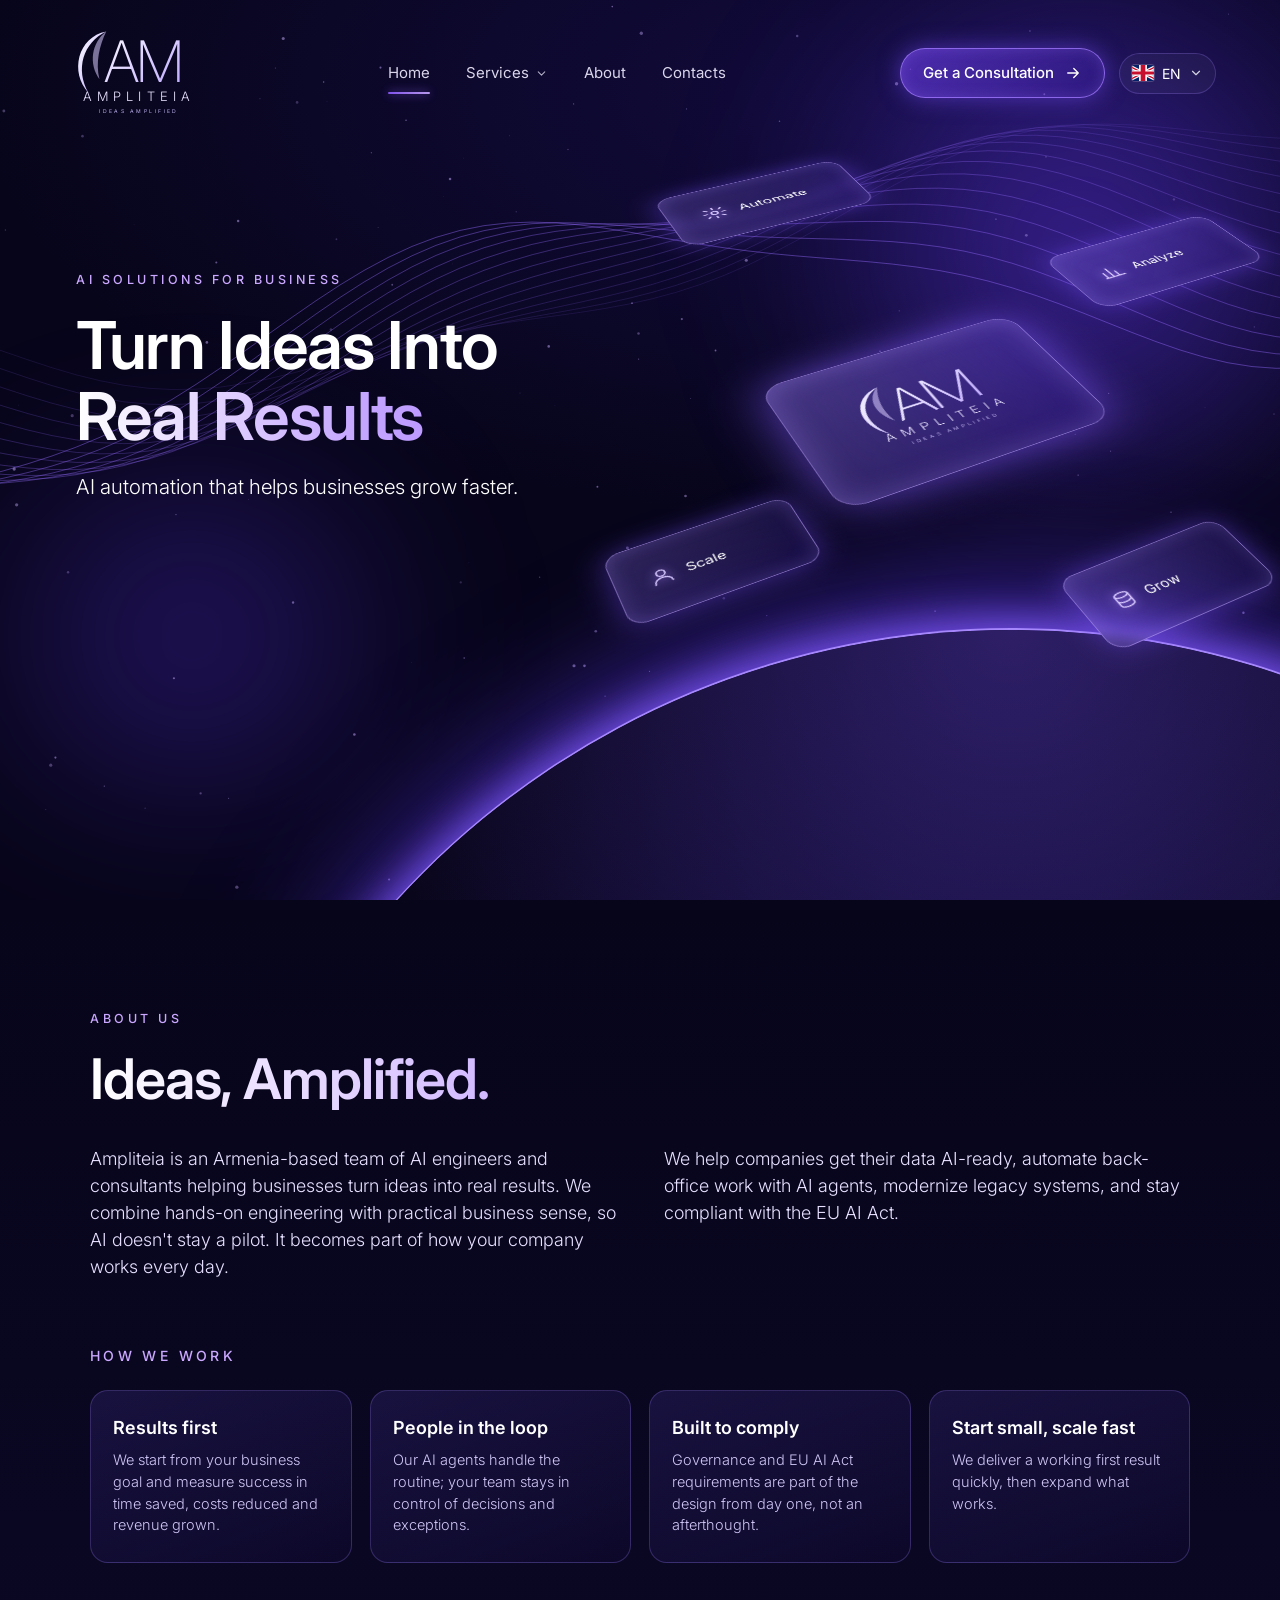
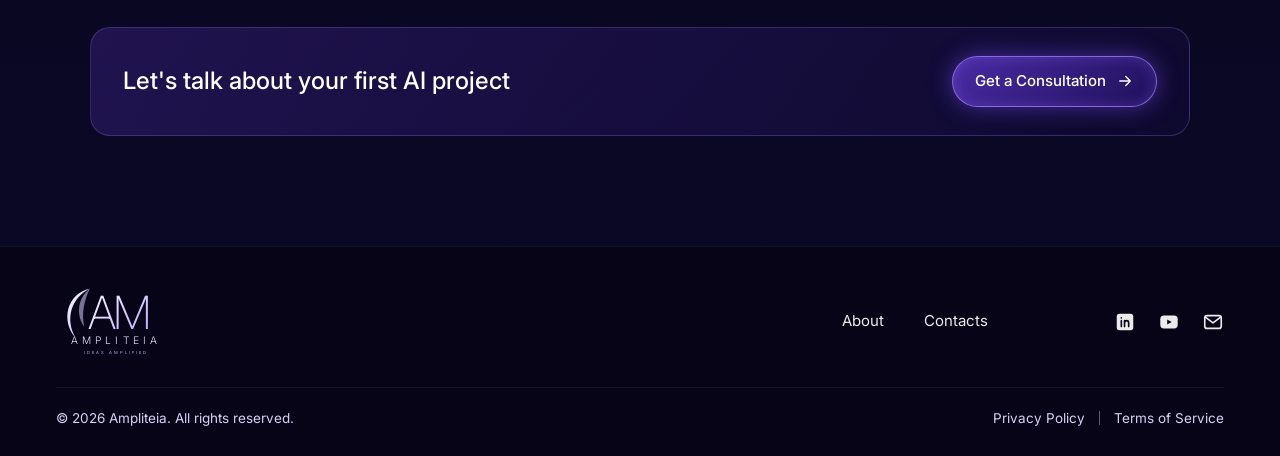
==== commit 218c63ec: "Add About section and nav link - New About link in the header (Home, Services, About, Contacts) - Ab" ====
--- a/index.html
+++ b/index.html
@@ -8,7 +8,7 @@
   <link rel="preconnect" href="https://fonts.googleapis.com">
   <link rel="preconnect" href="https://fonts.gstatic.com" crossorigin>
   <link href="https://fonts.googleapis.com/css2?family=Inter:wght@300;400;500;600;700&family=Noto+Sans+Armenian:wght@300;400;500;600;700&display=swap" rel="stylesheet">
-  <link rel="stylesheet" href="styles.css?v=5">
+  <link rel="stylesheet" href="styles.css?v=6">
 </head>
 <body>
 
@@ -50,6 +50,7 @@
       </ul>
     </div>
 
+    <a href="#about" class="nav-link" data-i18n="nav.about">About</a>
     <a href="#contacts" class="nav-link" data-i18n="nav.contacts">Contacts</a>
   </nav>
 
@@ -116,6 +117,31 @@
     </div>
   </section>
 
+  <section class="about" id="about">
+    <div class="about-inner">
+      <p class="eyebrow" data-i18n="about.eyebrow">About us</p>
+      <h2 class="about-title grad" data-i18n="about.title">Ideas, Amplified.</h2>
+
+      <div class="about-text">
+        <p data-i18n="about.who">Ampliteia is an Armenia-based team of AI engineers and consultants helping businesses turn ideas into real results. We combine hands-on engineering with practical business sense, so AI doesn't stay a pilot. It becomes part of how your company works every day.</p>
+        <p data-i18n="about.what">We help companies get their data AI-ready, automate back-office work with AI agents, modernize legacy systems, and stay compliant with the EU AI Act.</p>
+      </div>
+
+      <h3 class="about-sub" data-i18n="about.how">How we work</h3>
+      <div class="principles">
+        <article class="principle"><h4 data-i18n="about.p1.t">Results first</h4><p data-i18n="about.p1.d">We start from your business goal and measure success in time saved, costs reduced and revenue grown.</p></article>
+        <article class="principle"><h4 data-i18n="about.p2.t">People in the loop</h4><p data-i18n="about.p2.d">Our AI agents handle the routine; your team stays in control of decisions and exceptions.</p></article>
+        <article class="principle"><h4 data-i18n="about.p3.t">Built to comply</h4><p data-i18n="about.p3.d">Governance and EU AI Act requirements are part of the design from day one, not an afterthought.</p></article>
+        <article class="principle"><h4 data-i18n="about.p4.t">Start small, scale fast</h4><p data-i18n="about.p4.d">We deliver a working first result quickly, then expand what works.</p></article>
+      </div>
+
+      <div class="about-cta">
+        <p data-i18n="about.cta">Let's talk about your first AI project</p>
+        <a class="btn-cta" href="#contacts"><span data-i18n="cta">Get a Consultation</span>
+          <svg viewBox="0 0 24 24" aria-hidden="true"><path d="M5 12h14M13 6l6 6-6 6" fill="none" stroke="currentColor" stroke-width="1.8" stroke-linecap="round" stroke-linejoin="round"/></svg></a>
+      </div>
+    </div>
+  </section>
 </main>
 
 <footer class="site-footer" id="contacts">
@@ -124,7 +150,7 @@
       <svg viewBox="0 0 220 150"><use href="#logo"/></svg>
     </a>
     <nav class="foot-nav" aria-label="Footer">
-      <a href="#" data-i18n="foot.about">About</a>
+      <a href="#about" data-i18n="foot.about">About</a>
       <a href="#contacts" data-i18n="nav.contacts">Contacts</a>
     </nav>
     <div class="social">
@@ -144,7 +170,7 @@
   </div>
 </footer>
 
-<script src="i18n.js?v=5"></script>
-<script src="script.js?v=5"></script>
+<script src="i18n.js?v=6"></script>
+<script src="script.js?v=6"></script>
 </body>
 </html>
--- a/styles.css
+++ b/styles.css
@@ -186,6 +186,26 @@
   0%, 100% { translate: 0 0; }
   50% { translate: 0 -12px; }
 }
+
+/* ---------- About ---------- */
+.about { padding: 110px clamp(20px, 6.5vw, 76px); background: linear-gradient(180deg, var(--bg), var(--bg-2)); }
+.about-inner { max-width: 1100px; margin: 0 auto; }
+.about-title { display: block; font-size: clamp(34px, 4.6vw, 56px); font-weight: 600; letter-spacing: -.02em; line-height: 1.1; margin: 0 0 36px; }
+.about-text { display: grid; grid-template-columns: 1fr 1fr; gap: 28px 48px; font-size: clamp(16px, 1.4vw, 18px); font-weight: 300; color: #e7e1ff; }
+.about-sub { margin: 64px 0 24px; font-size: 14px; font-weight: 500; letter-spacing: .24em; text-transform: uppercase; color: #cba8ff; }
+.principles { display: grid; grid-template-columns: repeat(4, 1fr); gap: 18px; }
+.principle {
+  padding: 26px 22px; border-radius: 18px;
+  background: linear-gradient(160deg, rgba(120, 90, 255, .14), rgba(60, 30, 170, .06));
+  border: 1px solid var(--line); transition: transform .25s, border-color .25s, box-shadow .25s;
+}
+.principle:hover { transform: translateY(-4px); border-color: rgba(170, 140, 255, .6); box-shadow: 0 10px 40px rgba(110, 70, 255, .25); }
+.principle h4 { font-size: 18px; font-weight: 600; line-height: 1.25; margin-bottom: 10px; }
+.principle p { color: var(--muted); font-size: 14.5px; font-weight: 300; }
+.about-cta { margin-top: 64px; display: flex; align-items: center; justify-content: space-between; gap: 24px; flex-wrap: wrap;
+  padding: 28px 32px; border-radius: 20px; border: 1px solid var(--line);
+  background: linear-gradient(135deg, rgba(120, 70, 255, .2), rgba(60, 30, 170, .08)); }
+.about-cta p { font-size: clamp(18px, 2vw, 24px); font-weight: 500; }
 
 /* ---------- Footer ---------- */
 .site-footer {
@@ -209,6 +229,8 @@
 
 /* ---------- Responsive ---------- */
 @media (max-width: 960px) {
+  .about-text { grid-template-columns: 1fr; }
+  .principles { grid-template-columns: repeat(2, 1fr); }
   .main-nav { display: none; }
   .btn-cta span { display: none; }
   .btn-cta { padding: 12px 14px; }
@@ -218,6 +240,7 @@
   .foot-nav { margin: 0 auto 0 0; }
 }
 @media (max-width: 560px) {
+  .principles { grid-template-columns: 1fr; }
   .brand svg { width: 118px; }
   .foot-bottom { flex-direction: column; }
 }
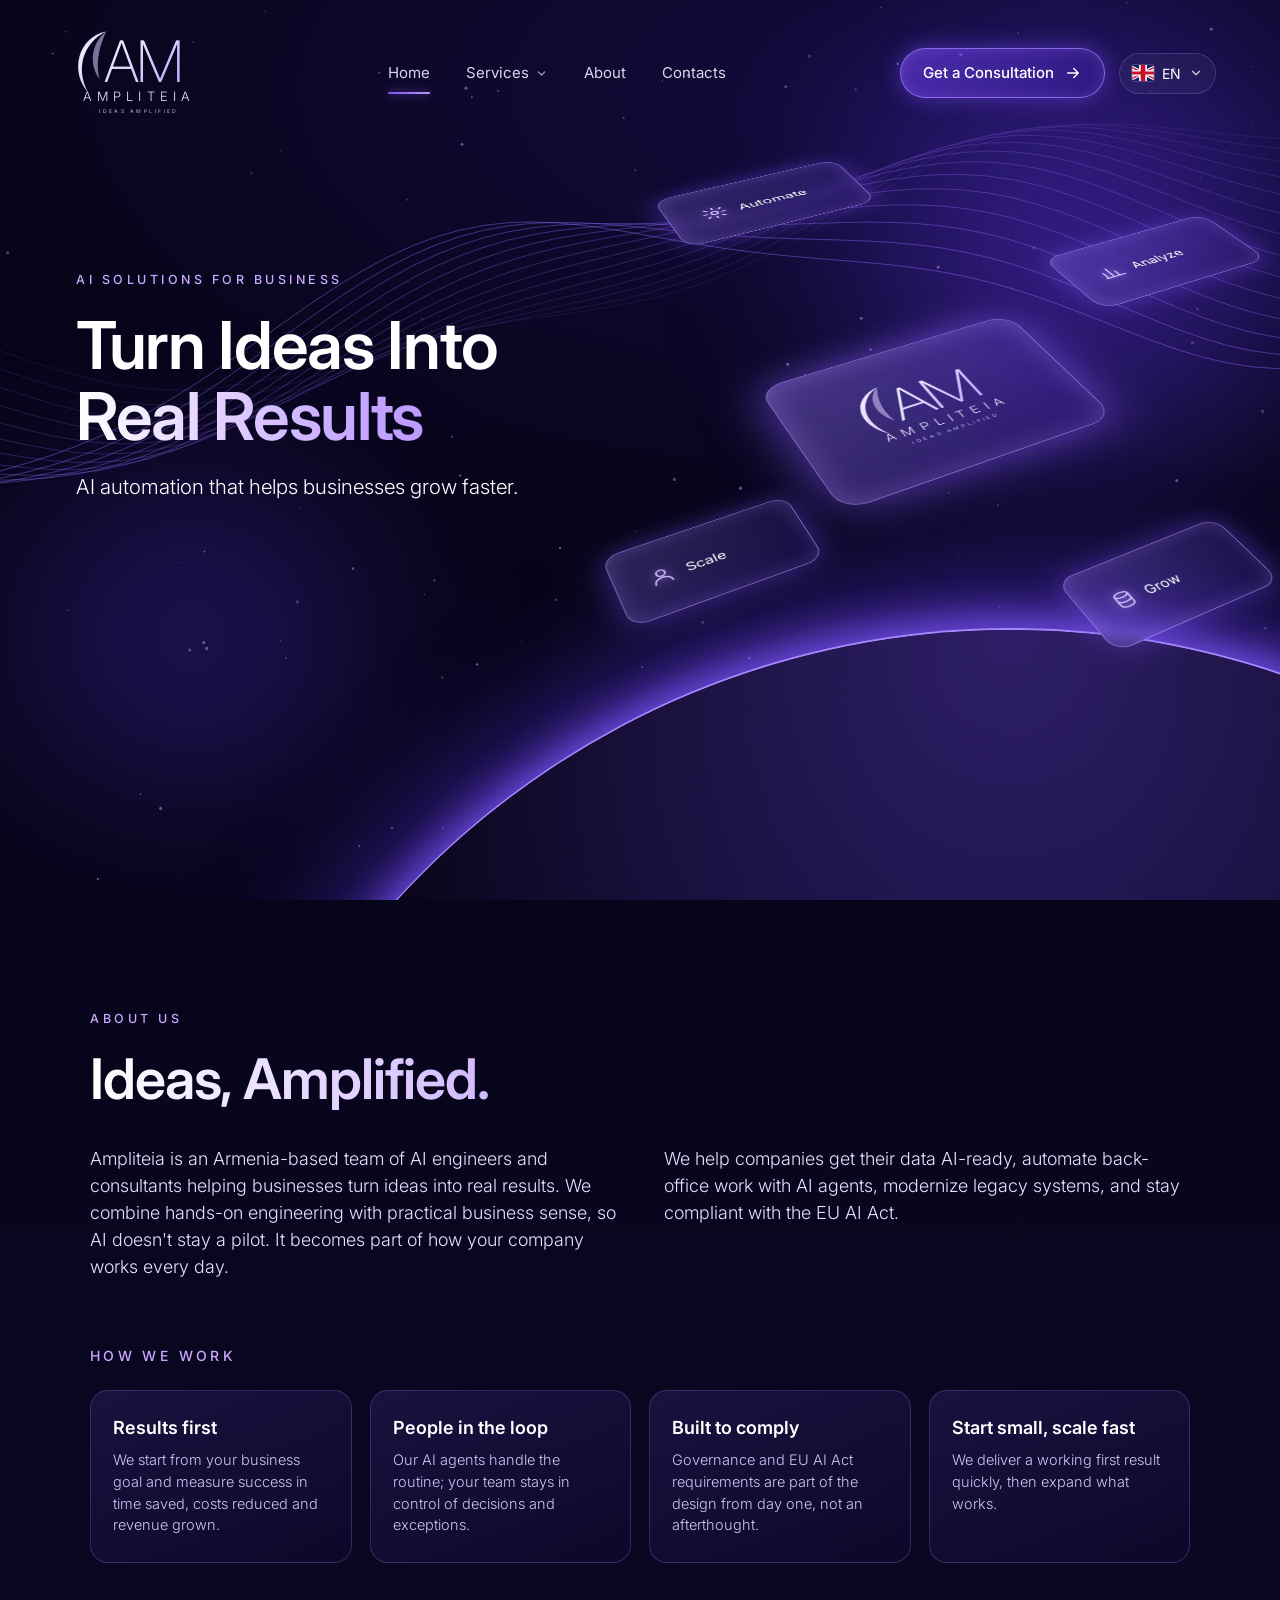
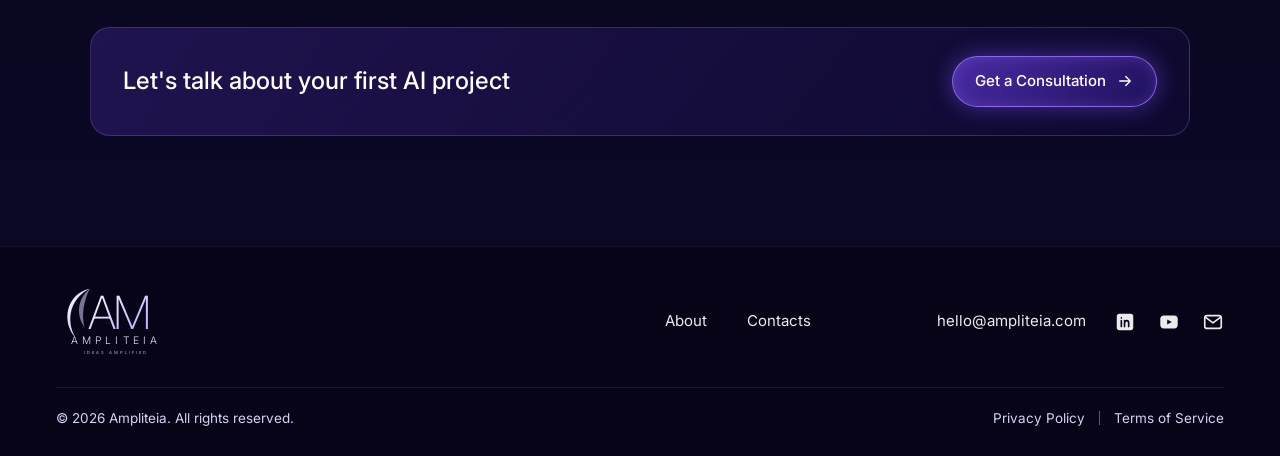
==== commit 1c45f0d7: "Add hello@ampliteia.com contact email to footer Co-Authored-By: Claude Sonnet 5.5 <noreply@anthropic" ====
--- a/index.html
+++ b/index.html
@@ -8,7 +8,7 @@
   <link rel="preconnect" href="https://fonts.googleapis.com">
   <link rel="preconnect" href="https://fonts.gstatic.com" crossorigin>
   <link href="https://fonts.googleapis.com/css2?family=Inter:wght@300;400;500;600;700&family=Noto+Sans+Armenian:wght@300;400;500;600;700&display=swap" rel="stylesheet">
-  <link rel="stylesheet" href="styles.css?v=6">
+  <link rel="stylesheet" href="styles.css?v=7">
 </head>
 <body>
 
@@ -154,9 +154,10 @@
       <a href="#contacts" data-i18n="nav.contacts">Contacts</a>
     </nav>
     <div class="social">
+      <a class="mail-text" href="mailto:hello@ampliteia.com">hello@ampliteia.com</a>
       <a href="#" aria-label="LinkedIn"><svg viewBox="0 0 24 24"><rect x="3" y="3" width="18" height="18" rx="3" fill="currentColor"/><path d="M8 10.5V17M8 7.5v.1M11.5 17v-3.6c0-1.6 1-2.9 2.5-2.9s2 1 2 2.6V17M11.5 10.5V17" stroke="#0a0820" stroke-width="1.8" stroke-linecap="round" fill="none"/></svg></a>
       <a href="#" aria-label="YouTube"><svg viewBox="0 0 24 24"><rect x="2.5" y="5" width="19" height="14" rx="4" fill="currentColor"/><path d="M10 9.2v5.6l5-2.8z" fill="#0a0820"/></svg></a>
-      <a href="#" aria-label="Email"><svg viewBox="0 0 24 24"><rect x="3" y="5" width="18" height="14" rx="2.5" fill="none" stroke="currentColor" stroke-width="1.8"/><path d="M4 7l8 6 8-6" fill="none" stroke="currentColor" stroke-width="1.8" stroke-linecap="round" stroke-linejoin="round"/></svg></a>
+      <a href="mailto:hello@ampliteia.com" aria-label="Email"><svg viewBox="0 0 24 24"><rect x="3" y="5" width="18" height="14" rx="2.5" fill="none" stroke="currentColor" stroke-width="1.8"/><path d="M4 7l8 6 8-6" fill="none" stroke="currentColor" stroke-width="1.8" stroke-linecap="round" stroke-linejoin="round"/></svg></a>
     </div>
   </div>
   <div class="foot-line"></div>
@@ -170,7 +171,7 @@
   </div>
 </footer>
 
-<script src="i18n.js?v=6"></script>
-<script src="script.js?v=6"></script>
+<script src="i18n.js?v=7"></script>
+<script src="script.js?v=7"></script>
 </body>
 </html>
--- a/styles.css
+++ b/styles.css
@@ -217,7 +217,9 @@
 .foot-nav { display: flex; gap: 40px; margin-left: auto; margin-right: 8vw; }
 .foot-nav a { font-size: 15px; opacity: .92; }
 .foot-nav a:hover { color: var(--violet-2); }
-.social { display: flex; gap: 22px; }
+.social { display: flex; align-items: center; gap: 22px; }
+.social .mail-text { font-size: 15px; margin-right: 6px; }
+.social .mail-text:hover { color: var(--violet-2); transform: none; }
 .social a { color: #fff; opacity: .92; transition: color .2s, transform .2s; }
 .social a:hover { color: var(--violet-2); transform: translateY(-2px); }
 .social svg { width: 22px; height: 22px; }
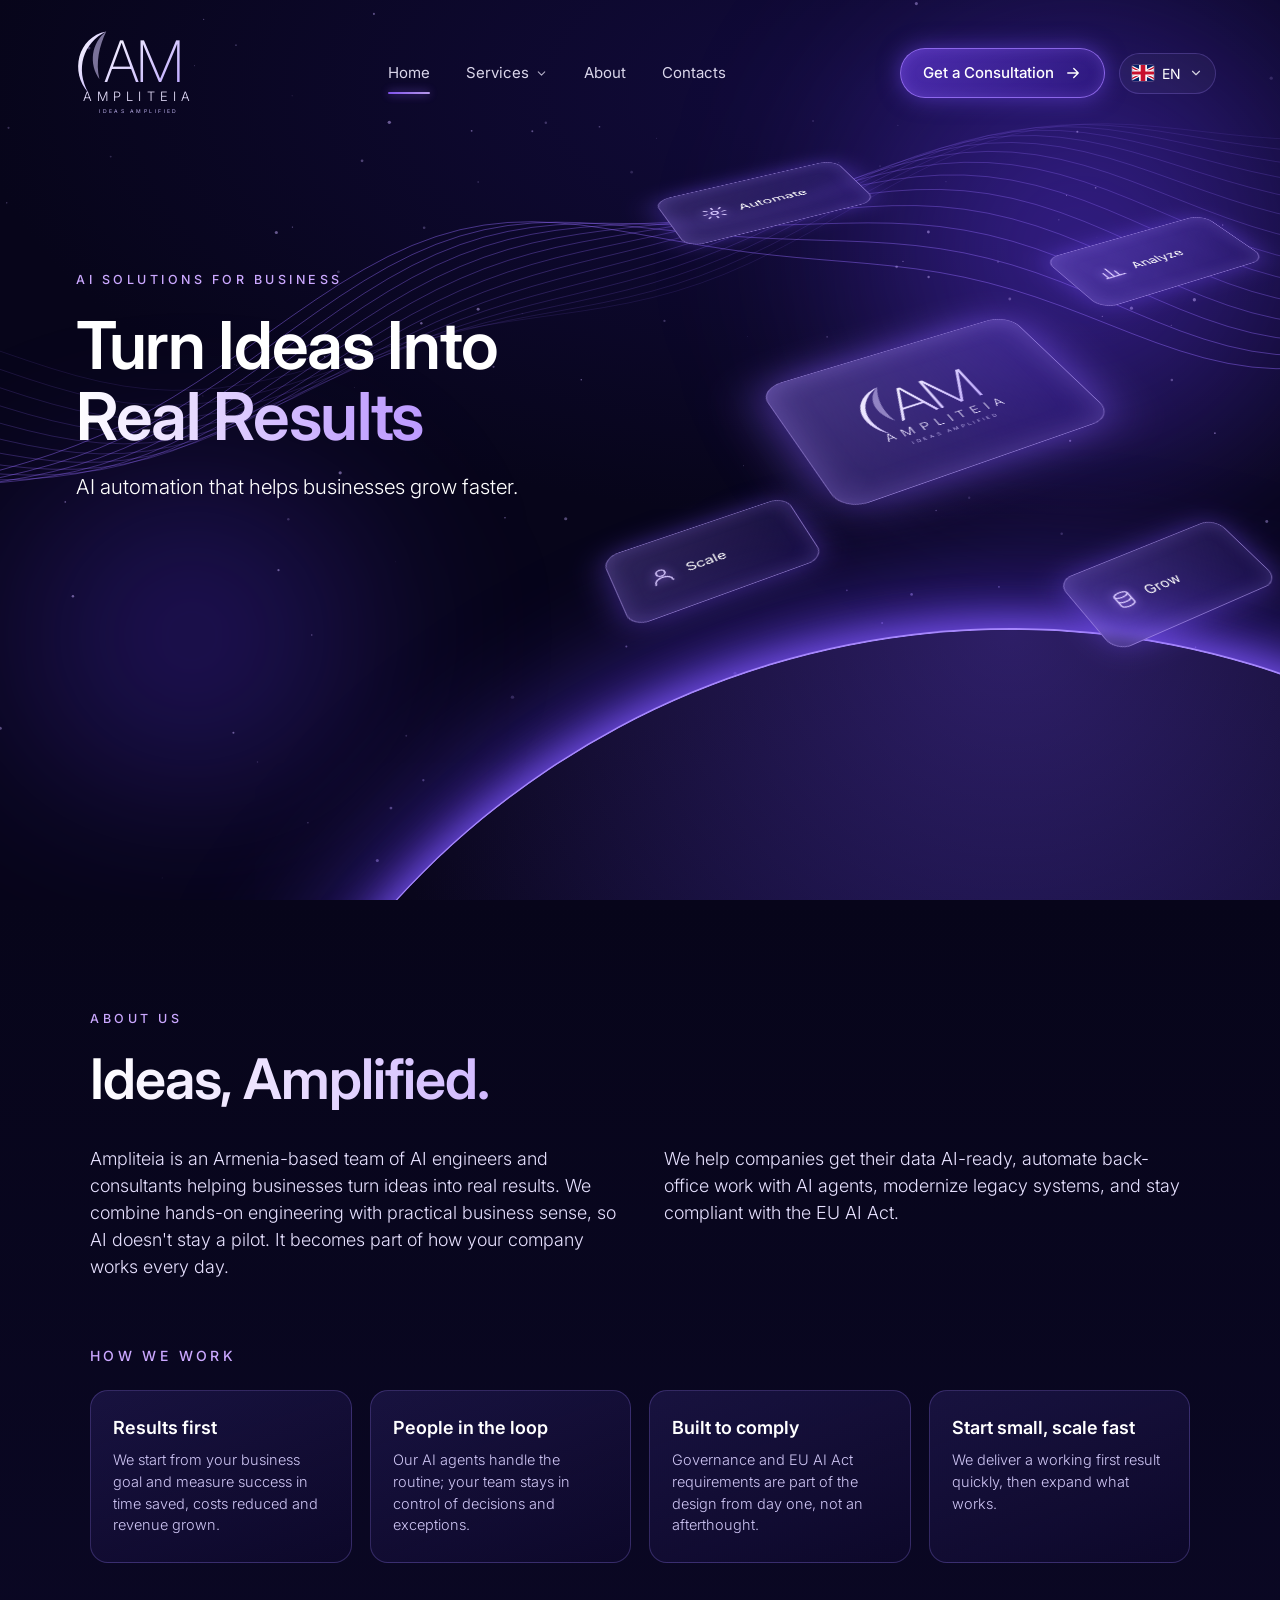
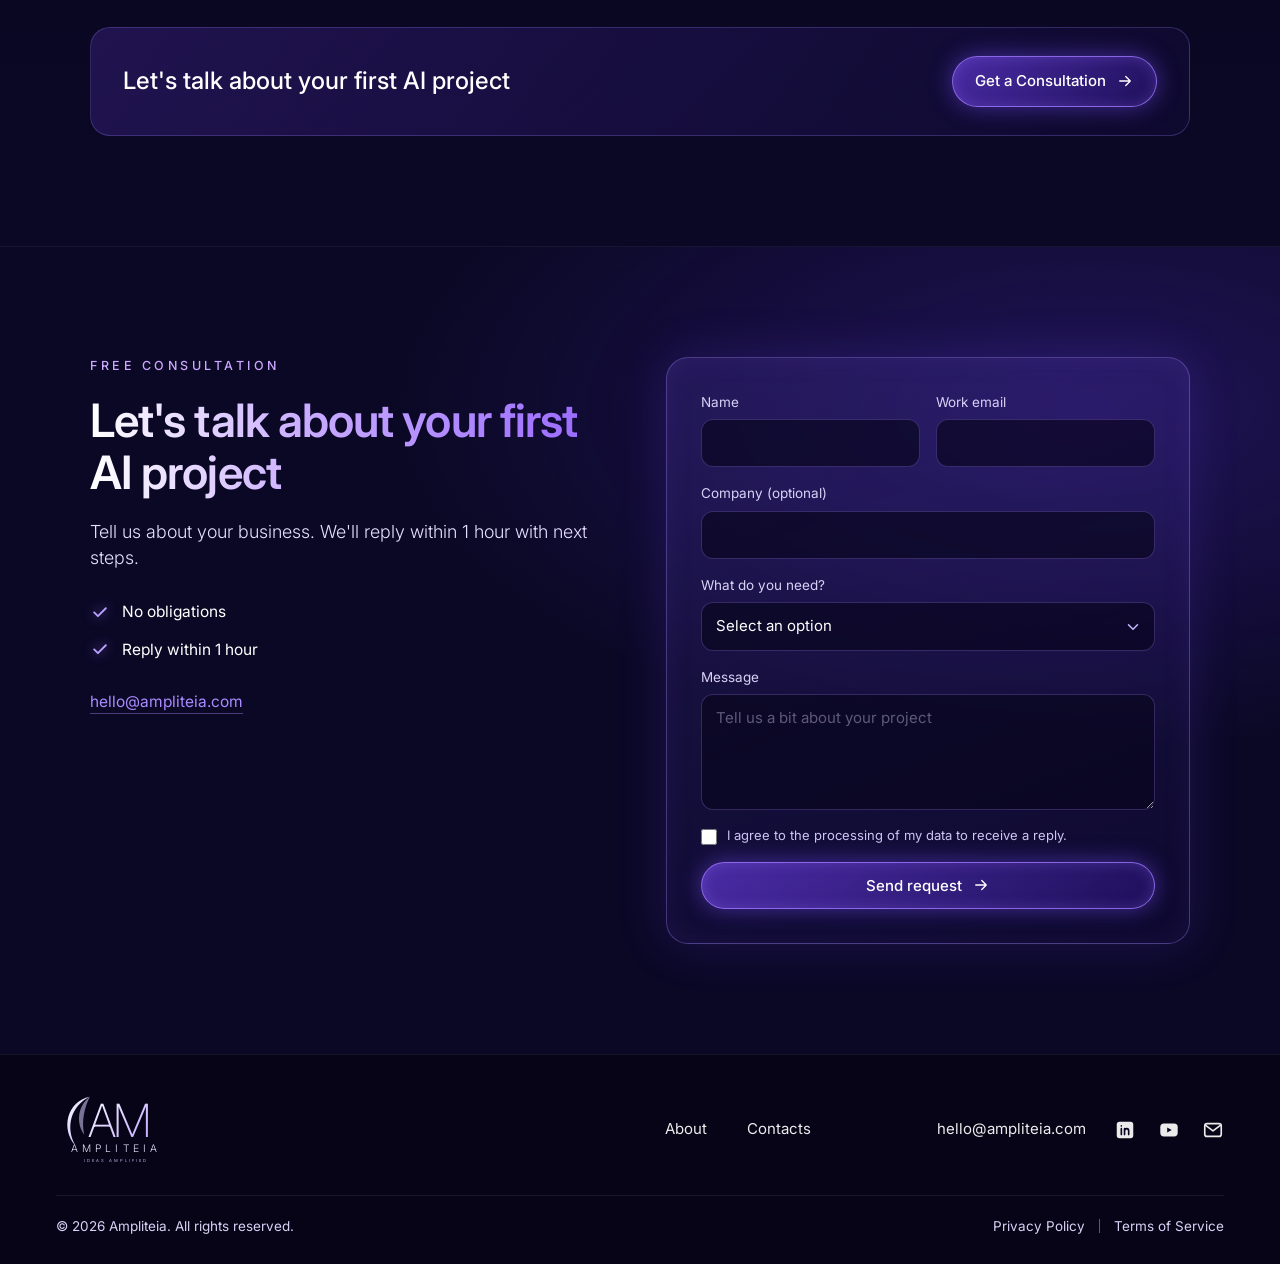
==== commit d4a65960: "Add Consultation section with request form - New section above the footer: copy + glass card form (n" ====
--- a/index.html
+++ b/index.html
@@ -8,7 +8,7 @@
   <link rel="preconnect" href="https://fonts.googleapis.com">
   <link rel="preconnect" href="https://fonts.gstatic.com" crossorigin>
   <link href="https://fonts.googleapis.com/css2?family=Inter:wght@300;400;500;600;700&family=Noto+Sans+Armenian:wght@300;400;500;600;700&display=swap" rel="stylesheet">
-  <link rel="stylesheet" href="styles.css?v=7">
+  <link rel="stylesheet" href="styles.css?v=9">
 </head>
 <body>
 
@@ -55,7 +55,7 @@
   </nav>
 
   <div class="header-actions">
-    <a class="btn-cta" href="#contacts">
+    <a class="btn-cta" href="#consultation">
       <span data-i18n="cta">Get a Consultation</span>
       <svg viewBox="0 0 24 24" aria-hidden="true"><path d="M5 12h14M13 6l6 6-6 6" fill="none" stroke="currentColor" stroke-width="1.8" stroke-linecap="round" stroke-linejoin="round"/></svg>
     </a>
@@ -137,8 +137,60 @@
 
       <div class="about-cta">
         <p data-i18n="about.cta">Let's talk about your first AI project</p>
-        <a class="btn-cta" href="#contacts"><span data-i18n="cta">Get a Consultation</span>
+        <a class="btn-cta" href="#consultation"><span data-i18n="cta">Get a Consultation</span>
           <svg viewBox="0 0 24 24" aria-hidden="true"><path d="M5 12h14M13 6l6 6-6 6" fill="none" stroke="currentColor" stroke-width="1.8" stroke-linecap="round" stroke-linejoin="round"/></svg></a>
+      </div>
+    </div>
+  </section>
+  <section class="consult" id="consultation">
+    <div class="consult-inner">
+      <div class="consult-copy">
+        <p class="eyebrow" data-i18n="cons.eyebrow">Free consultation</p>
+        <h2 class="consult-title grad" data-i18n="cons.title">Let's talk about your first AI project</h2>
+        <p class="consult-lead" data-i18n="cons.lead">Tell us about your business. We'll reply within 1 hour with next steps.</p>
+        <ul class="ticks">
+          <li><svg viewBox="0 0 24 24" aria-hidden="true"><path d="M5 12.5l4.5 4.5L19 7.5" fill="none" stroke="currentColor" stroke-width="2.2" stroke-linecap="round" stroke-linejoin="round"/></svg><span data-i18n="cons.b2">No obligations</span></li>
+          <li><svg viewBox="0 0 24 24" aria-hidden="true"><path d="M5 12.5l4.5 4.5L19 7.5" fill="none" stroke="currentColor" stroke-width="2.2" stroke-linecap="round" stroke-linejoin="round"/></svg><span data-i18n="cons.b3">Reply within 1 hour</span></li>
+        </ul>
+        <a class="consult-mail" href="mailto:hello@ampliteia.com">hello@ampliteia.com</a>
+      </div>
+
+      <div class="consult-card">
+        <form id="consultForm" novalidate>
+          <div class="row2">
+            <label class="field"><span data-i18n="cons.f.name">Name</span>
+              <input type="text" name="name" autocomplete="name" required></label>
+            <label class="field"><span data-i18n="cons.f.email">Work email</span>
+              <input type="email" name="email" autocomplete="email" required></label>
+          </div>
+          <label class="field"><span data-i18n="cons.f.company">Company (optional)</span>
+            <input type="text" name="company" autocomplete="organization"></label>
+          <label class="field"><span data-i18n="cons.f.need">What do you need?</span>
+            <select name="need" required>
+              <option value="" data-i18n="cons.o.pick">Select an option</option>
+              <option value="AI Readiness & Data Foundations" data-i18n="svc.t1">AI Readiness &amp; Data Foundations</option>
+              <option value="AI Agents for Back-Office Operations" data-i18n="svc.t2">AI Agents for Back-Office Operations</option>
+              <option value="Legacy Systems Modernization with AI" data-i18n="svc.t3">Legacy Systems Modernization with AI</option>
+              <option value="AI Governance & EU AI Act Compliance" data-i18n="svc.t4">AI Governance &amp; EU AI Act Compliance</option>
+              <option value="Not sure yet" data-i18n="cons.o.unsure">Not sure yet</option>
+            </select></label>
+          <label class="field"><span data-i18n="cons.f.msg">Message</span>
+            <textarea name="message" rows="4" data-i18n-ph="cons.f.msg.ph" placeholder="Tell us a bit about your project"></textarea></label>
+          <input type="text" name="_gotcha" tabindex="-1" autocomplete="off" class="hp" aria-hidden="true">
+          <label class="check"><input type="checkbox" name="consent" required>
+            <span data-i18n="cons.consent">I agree to the processing of my data to receive a reply.</span></label>
+          <button class="btn-cta btn-block" type="submit" id="consultBtn">
+            <span data-i18n="cons.send">Send request</span>
+            <svg viewBox="0 0 24 24" aria-hidden="true"><path d="M5 12h14M13 6l6 6-6 6" fill="none" stroke="currentColor" stroke-width="1.8" stroke-linecap="round" stroke-linejoin="round"/></svg>
+          </button>
+          <p class="form-msg err" id="consultErr" role="alert" hidden></p>
+        </form>
+
+        <div class="consult-done" id="consultDone" hidden>
+          <svg viewBox="0 0 24 24" aria-hidden="true"><circle cx="12" cy="12" r="10" fill="none" stroke="currentColor" stroke-width="1.6"/><path d="M7.5 12.5l3 3 6-6.5" fill="none" stroke="currentColor" stroke-width="2" stroke-linecap="round" stroke-linejoin="round"/></svg>
+          <h3 id="doneTitle" data-i18n="cons.ok.t">Thank you!</h3>
+          <p id="doneText" data-i18n="cons.ok.d">We've received your request and will reply within 1 hour.</p>
+        </div>
       </div>
     </div>
   </section>
@@ -171,7 +223,7 @@
   </div>
 </footer>
 
-<script src="i18n.js?v=7"></script>
-<script src="script.js?v=7"></script>
+<script src="i18n.js?v=9"></script>
+<script src="script.js?v=9"></script>
 </body>
 </html>
--- a/styles.css
+++ b/styles.css
@@ -206,6 +206,52 @@
   padding: 28px 32px; border-radius: 20px; border: 1px solid var(--line);
   background: linear-gradient(135deg, rgba(120, 70, 255, .2), rgba(60, 30, 170, .08)); }
 .about-cta p { font-size: clamp(18px, 2vw, 24px); font-weight: 500; }
+
+/* ---------- Consultation ---------- */
+.consult { padding: 110px clamp(20px, 6.5vw, 76px); background: radial-gradient(90% 70% at 85% 20%, rgba(105, 60, 255, .22), transparent 60%), var(--bg-2); border-top: 1px solid rgba(255, 255, 255, .05); }
+.consult-inner { max-width: 1100px; margin: 0 auto; display: grid; grid-template-columns: 1fr 1.05fr; gap: clamp(32px, 6vw, 80px); align-items: start; }
+.consult-title { display: block; font-size: clamp(30px, 3.8vw, 46px); font-weight: 600; letter-spacing: -.02em; line-height: 1.12; margin-bottom: 20px; }
+.consult-lead { font-size: clamp(16px, 1.4vw, 18px); font-weight: 300; color: #e7e1ff; max-width: 30em; }
+.ticks { margin: 28px 0; display: grid; gap: 14px; }
+.ticks li { display: flex; align-items: center; gap: 12px; font-size: 15.5px; }
+.ticks svg { width: 20px; height: 20px; flex: none; color: #b9a2ff; filter: drop-shadow(0 0 6px rgba(150, 110, 255, .8)); }
+.consult-mail { font-size: 15.5px; color: var(--violet-2); border-bottom: 1px solid rgba(169, 139, 255, .4); padding-bottom: 2px; }
+.consult-mail:hover { color: #fff; border-color: #fff; }
+
+.consult-card {
+  padding: clamp(22px, 3vw, 34px); border-radius: 22px;
+  background: linear-gradient(160deg, rgba(120, 90, 255, .16), rgba(60, 30, 170, .07));
+  border: 1px solid rgba(170, 140, 255, .35);
+  box-shadow: 0 0 50px rgba(110, 70, 255, .18), inset 0 0 30px rgba(160, 120, 255, .08);
+  backdrop-filter: blur(8px);
+}
+.consult-card form { display: grid; gap: 16px; }
+.consult-card form[hidden], .consult-done[hidden], .form-msg[hidden] { display: none; }
+.row2 { display: grid; grid-template-columns: 1fr 1fr; gap: 16px; }
+.field { display: grid; gap: 7px; font-size: 13.5px; color: #d9d2f7; }
+.field input, .field select, .field textarea {
+  width: 100%; font: inherit; font-size: 15px; color: #fff;
+  background: rgba(8, 5, 28, .65); border: 1px solid rgba(160, 130, 255, .28); border-radius: 12px;
+  padding: 12px 14px; outline: none; transition: border-color .2s, box-shadow .2s;
+}
+.field textarea { resize: vertical; min-height: 110px; }
+.field select { appearance: none; background-image: url("data:image/svg+xml,%3Csvg xmlns='http://www.w3.org/2000/svg' viewBox='0 0 24 24' fill='none' stroke='%23c9b8ff' stroke-width='2' stroke-linecap='round' stroke-linejoin='round'%3E%3Cpath d='M6 9l6 6 6-6'/%3E%3C/svg%3E"); background-repeat: no-repeat; background-position: right 12px center; background-size: 18px; padding-right: 40px; }
+.field select option { background: #0e0a2a; color: #fff; }
+.field input::placeholder, .field textarea::placeholder { color: rgba(220, 210, 250, .4); }
+.field input:focus, .field select:focus, .field textarea:focus { border-color: #9a6bff; box-shadow: 0 0 0 3px rgba(130, 90, 255, .28); }
+.field input:user-invalid, .field select:user-invalid { border-color: #ff7a9a; }
+.hp { position: absolute; left: -9999px; width: 1px; height: 1px; opacity: 0; }
+.check { display: flex; align-items: flex-start; gap: 10px; font-size: 13px; color: #cfc6f5; cursor: pointer; }
+.check input { margin-top: 3px; width: 16px; height: 16px; accent-color: #8d5cff; flex: none; }
+.btn-block { width: 100%; justify-content: center; cursor: pointer; font-family: inherit; color: #fff; }
+.btn-block:disabled { opacity: .65; cursor: progress; }
+.form-msg { font-size: 13.5px; }
+.form-msg.err { color: #ff9db3; }
+.form-msg.info { color: #cbbcff; }
+.consult-done { text-align: center; padding: 30px 10px; }
+.consult-done svg { width: 54px; height: 54px; margin: 0 auto 16px; color: #b9a2ff; filter: drop-shadow(0 0 12px rgba(150, 110, 255, .8)); }
+.consult-done h3 { font-size: 24px; font-weight: 600; margin-bottom: 8px; }
+.consult-done p { color: var(--muted); }
 
 /* ---------- Footer ---------- */
 .site-footer {
@@ -231,6 +277,7 @@
 
 /* ---------- Responsive ---------- */
 @media (max-width: 960px) {
+  .consult-inner { grid-template-columns: 1fr; }
   .about-text { grid-template-columns: 1fr; }
   .principles { grid-template-columns: repeat(2, 1fr); }
   .main-nav { display: none; }
@@ -242,6 +289,7 @@
   .foot-nav { margin: 0 auto 0 0; }
 }
 @media (max-width: 560px) {
+  .row2 { grid-template-columns: 1fr; }
   .principles { grid-template-columns: 1fr; }
   .brand svg { width: 118px; }
   .foot-bottom { flex-direction: column; }
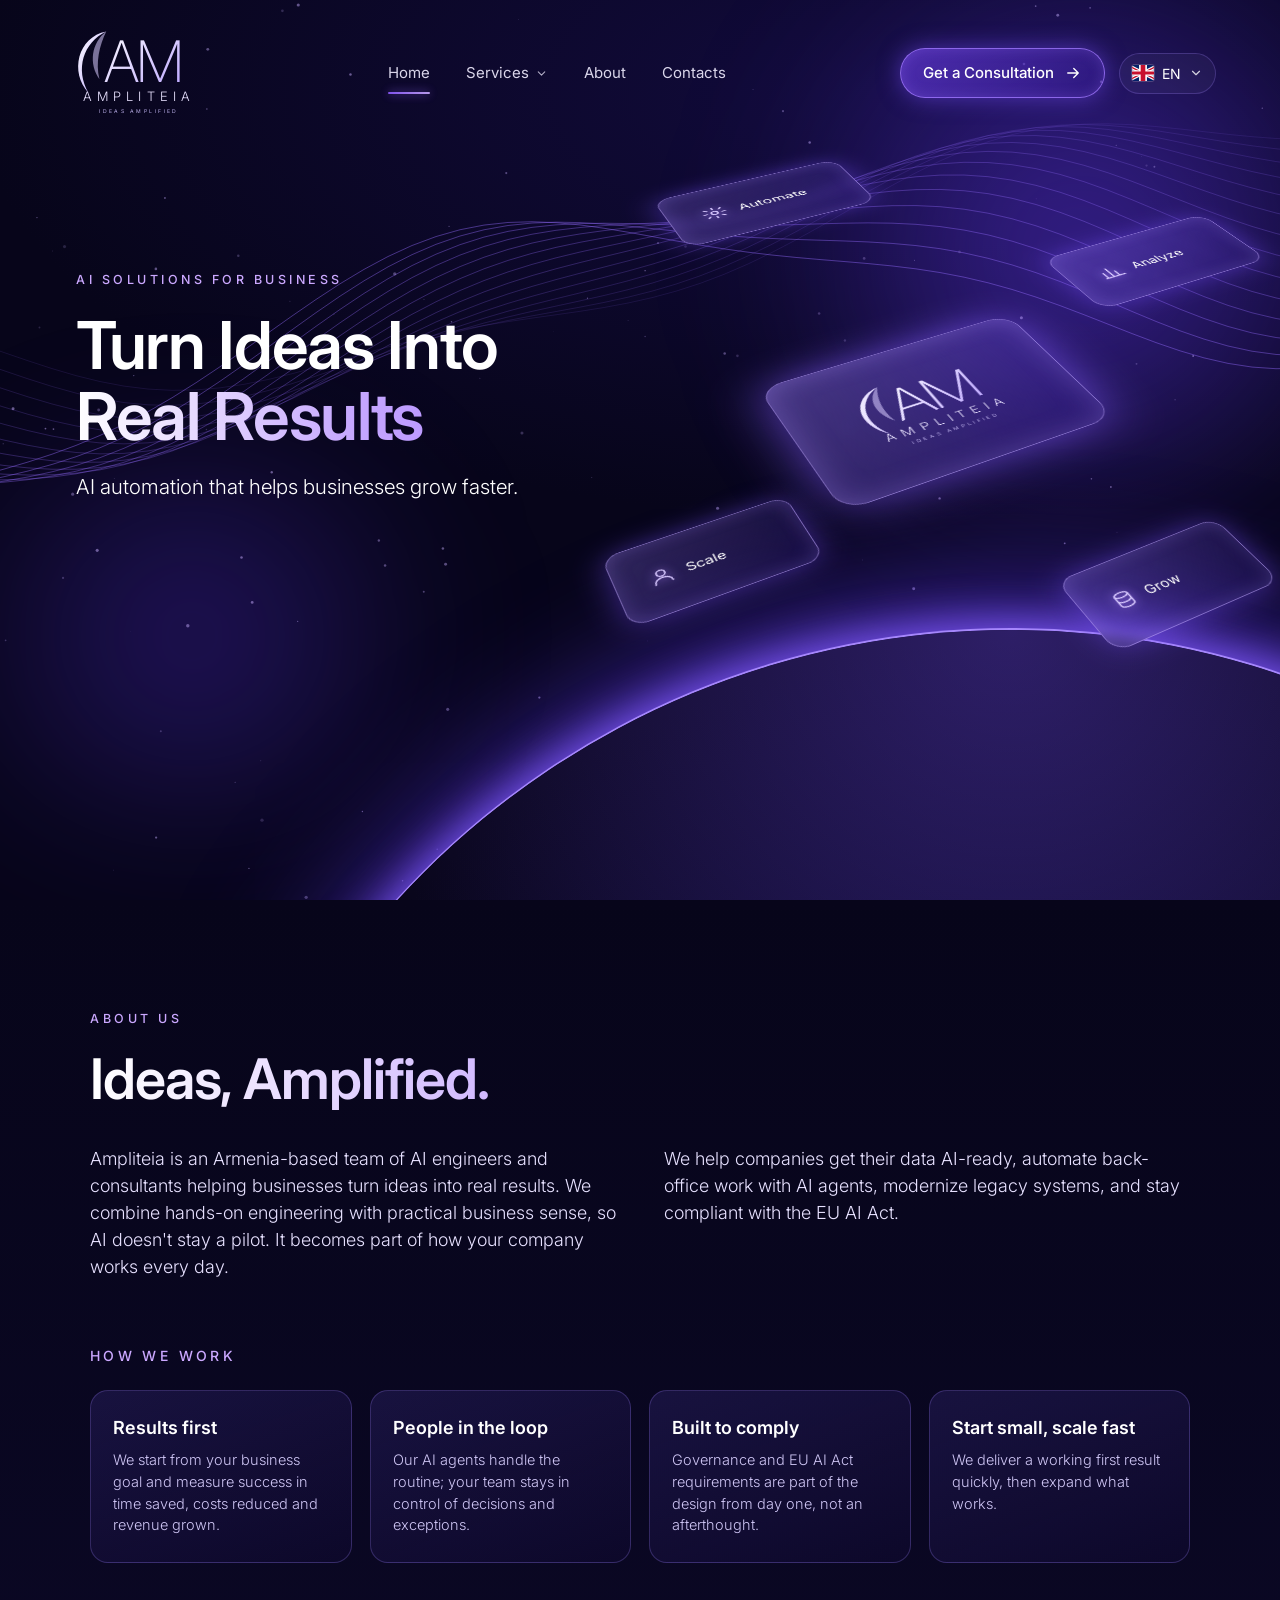
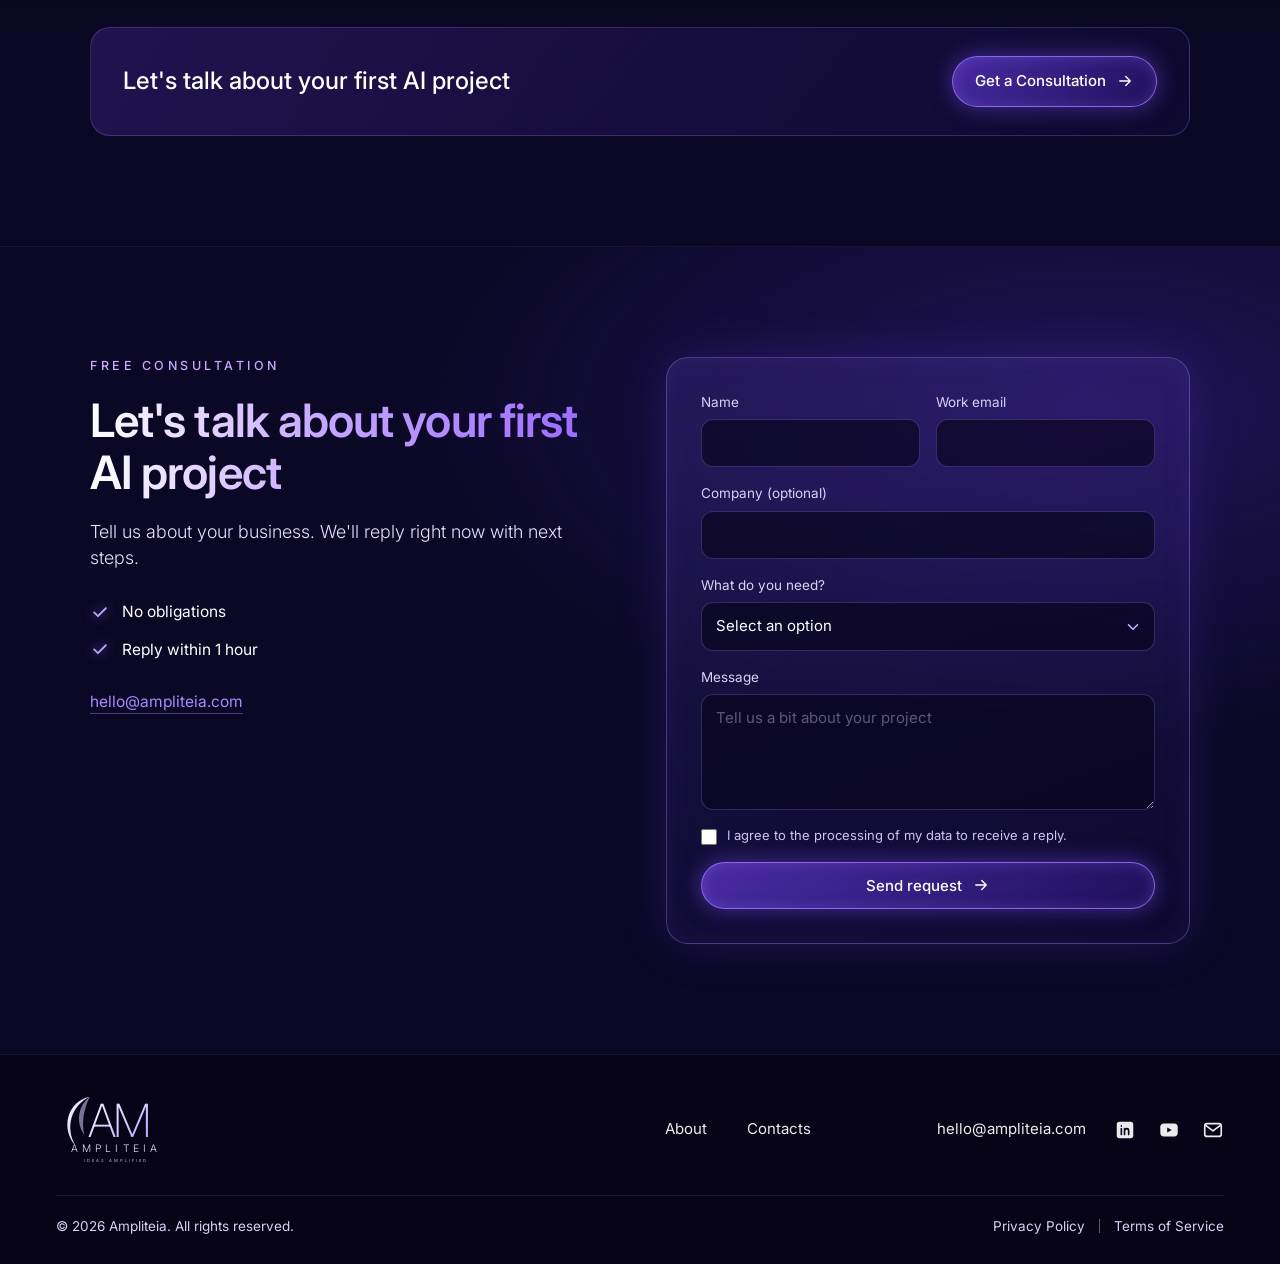
==== commit ba2df8e5: "Consultation lead: reply "right now" instead of "within 1 hour" Co-Authored-By: Claude Sonnet 5.5 <n" ====
--- a/index.html
+++ b/index.html
@@ -8,7 +8,7 @@
   <link rel="preconnect" href="https://fonts.googleapis.com">
   <link rel="preconnect" href="https://fonts.gstatic.com" crossorigin>
   <link href="https://fonts.googleapis.com/css2?family=Inter:wght@300;400;500;600;700&family=Noto+Sans+Armenian:wght@300;400;500;600;700&display=swap" rel="stylesheet">
-  <link rel="stylesheet" href="styles.css?v=9">
+  <link rel="stylesheet" href="styles.css?v=10">
 </head>
 <body>
 
@@ -147,7 +147,7 @@
       <div class="consult-copy">
         <p class="eyebrow" data-i18n="cons.eyebrow">Free consultation</p>
         <h2 class="consult-title grad" data-i18n="cons.title">Let's talk about your first AI project</h2>
-        <p class="consult-lead" data-i18n="cons.lead">Tell us about your business. We'll reply within 1 hour with next steps.</p>
+        <p class="consult-lead" data-i18n="cons.lead">Tell us about your business. We'll reply right now with next steps.</p>
         <ul class="ticks">
           <li><svg viewBox="0 0 24 24" aria-hidden="true"><path d="M5 12.5l4.5 4.5L19 7.5" fill="none" stroke="currentColor" stroke-width="2.2" stroke-linecap="round" stroke-linejoin="round"/></svg><span data-i18n="cons.b2">No obligations</span></li>
           <li><svg viewBox="0 0 24 24" aria-hidden="true"><path d="M5 12.5l4.5 4.5L19 7.5" fill="none" stroke="currentColor" stroke-width="2.2" stroke-linecap="round" stroke-linejoin="round"/></svg><span data-i18n="cons.b3">Reply within 1 hour</span></li>
@@ -223,7 +223,7 @@
   </div>
 </footer>
 
-<script src="i18n.js?v=9"></script>
-<script src="script.js?v=9"></script>
+<script src="i18n.js?v=10"></script>
+<script src="script.js?v=10"></script>
 </body>
 </html>
